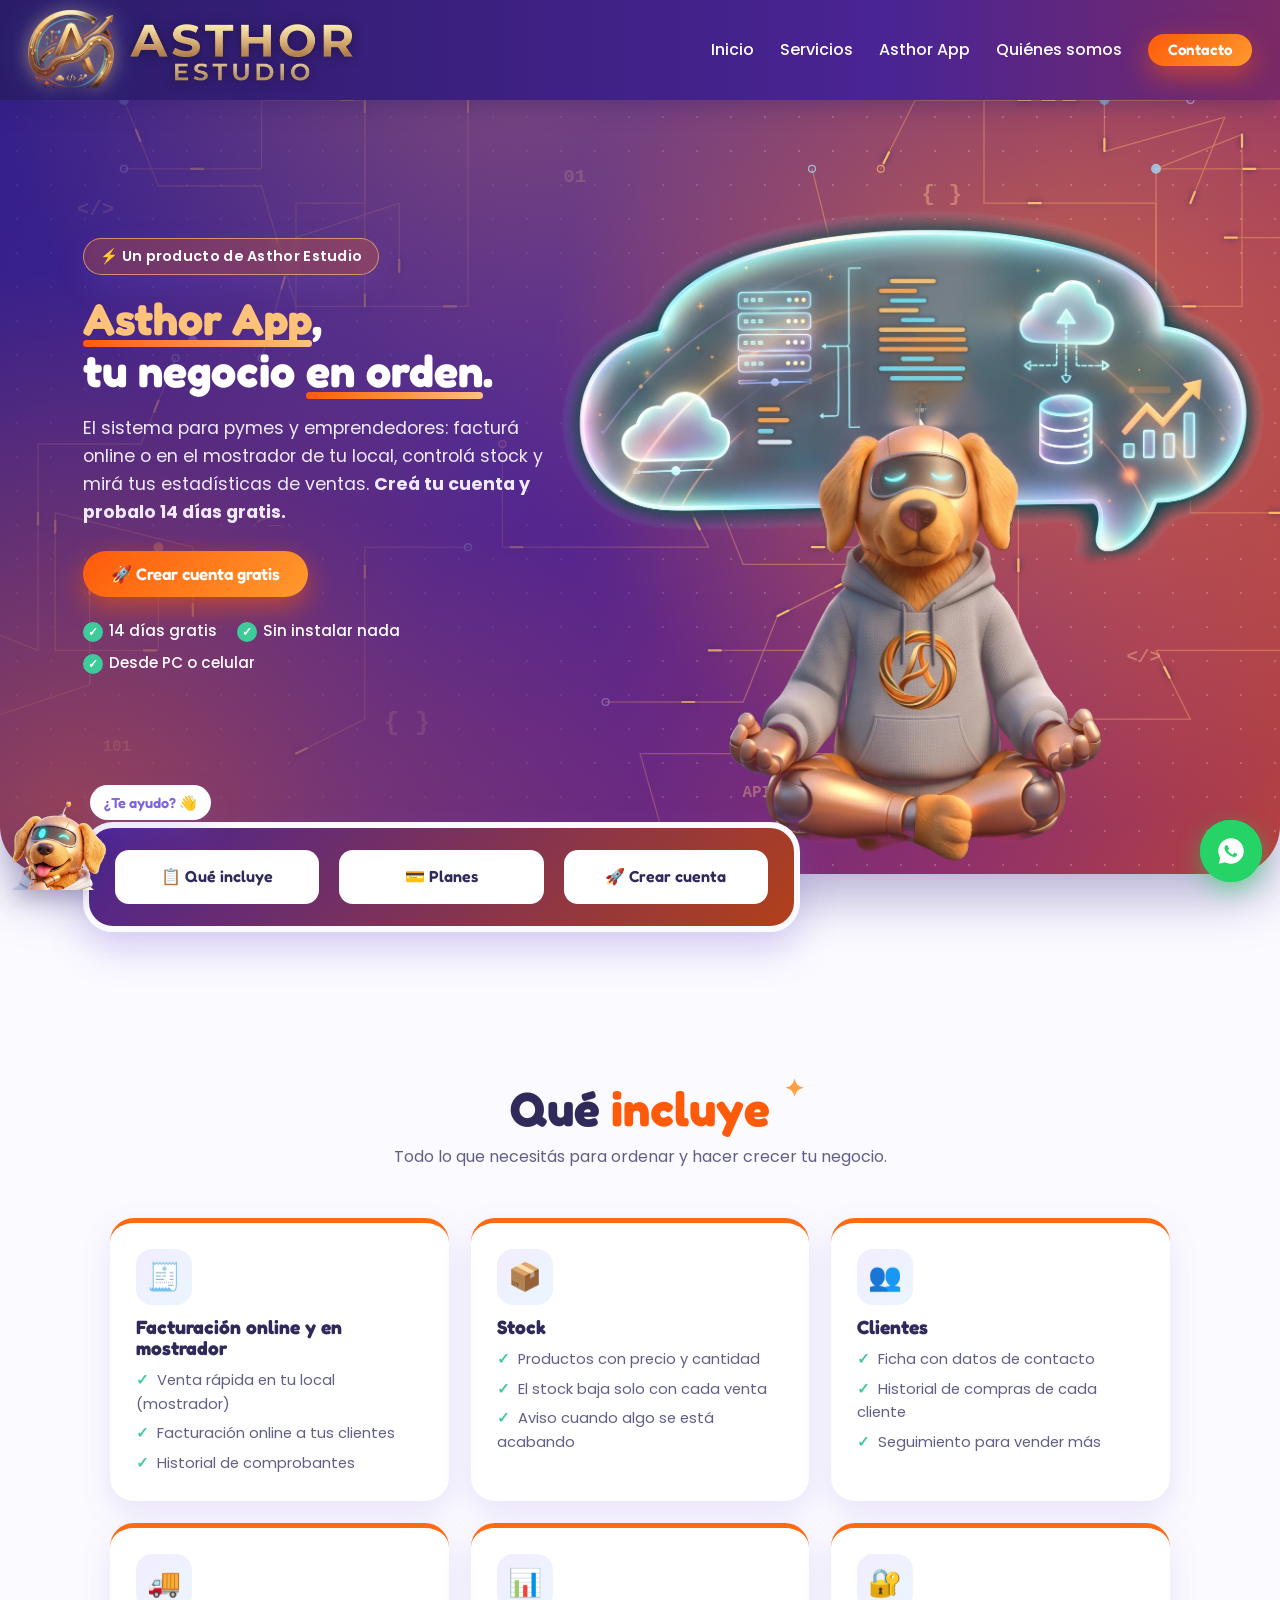
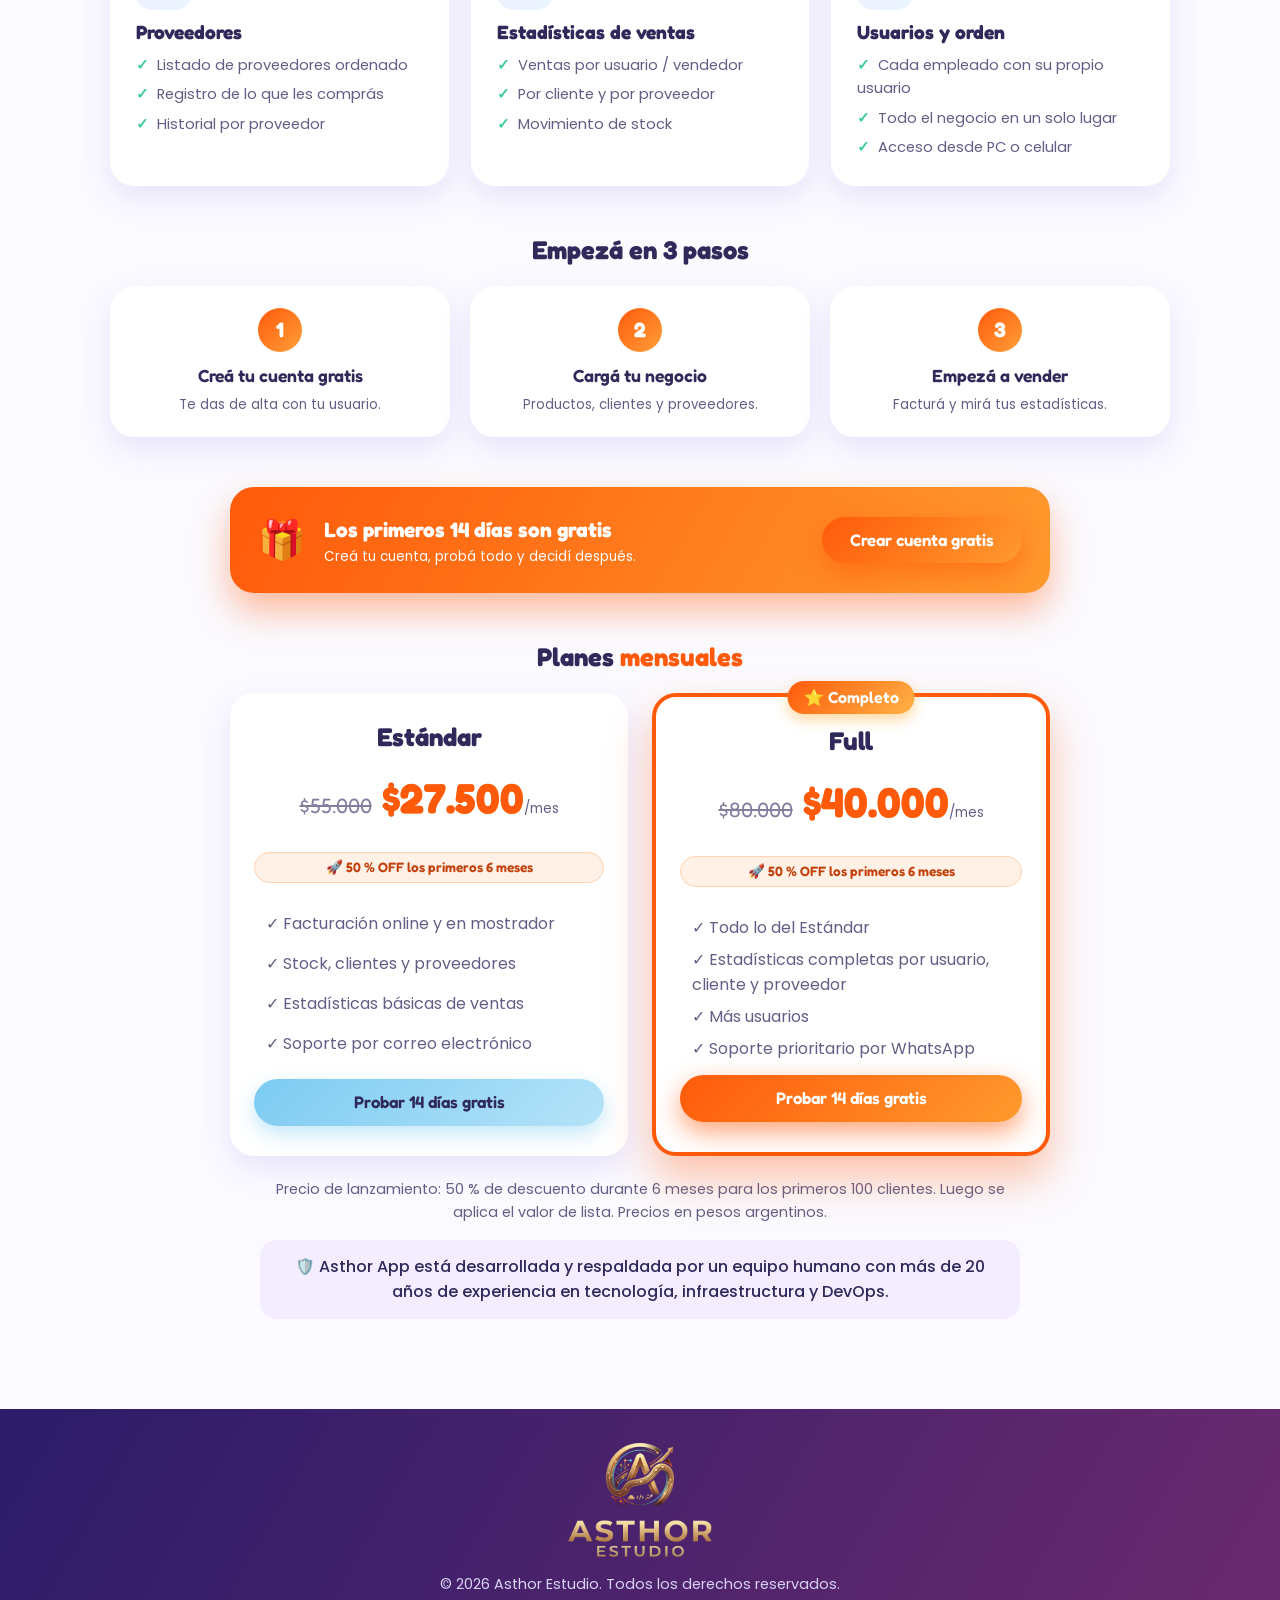
==== asthor-app.html @ 8342a40b "primer commit de Asthor web y Asthor app" ====
<!DOCTYPE html>
<html lang="es">
<head>
  <meta charset="UTF-8">
  <meta name="viewport" content="width=device-width, initial-scale=1">
  <title>Asthor App | Sistema de gestión para pymes - Asthor Estudio</title>
  <meta name="description" content="Asthor App: sistema de gestión para pymes y emprendedores. Facturación online y en mostrador, stock, clientes, proveedores y estadísticas. Probalo 14 días gratis.">
  <link rel="icon" type="image/png" href="img/favicon.png">
  <meta name="theme-color" content="#3A2A86">
  <meta property="og:type" content="website">
  <meta property="og:locale" content="es_AR">
  <meta property="og:site_name" content="Asthor Estudio">
  <meta property="og:title" content="Asthor App | Sistema de gestión para pymes">
  <meta property="og:description" content="Ventas, stock, clientes, proveedores y estadísticas en un solo lugar. Probalo 14 días gratis.">
  <meta property="og:url" content="https://asthor.com.ar/asthor-app.html">
  <meta property="og:image" content="https://asthor.com.ar/img/og-asthor.jpg">
  <meta name="twitter:card" content="summary_large_image">
  <link rel="canonical" href="https://asthor.com.ar/asthor-app.html">
  <link rel="preconnect" href="https://fonts.googleapis.com">
  <link rel="preconnect" href="https://fonts.gstatic.com" crossorigin>
  <link href="https://fonts.googleapis.com/css2?family=Fredoka:wght@500;600;700&family=Poppins:wght@400;500;600&display=swap" rel="stylesheet">
  <link rel="stylesheet" href="brand.css">
  <link rel="stylesheet" href="styles.css">
</head>
<body class="app">

  <header class="nav">
    <a href="index.html" class="brand"><img class="brand-mark" src="img/asthor-mark.webp" width="700" height="650" alt=""><img class="brand-word" src="img/asthor-word.webp" width="816" height="227" alt="Asthor Estudio"></a>
    <button class="burger" id="burger" aria-label="Abrir menú" aria-expanded="false"><span></span><span></span><span></span></button>
    <nav class="links" id="links">
      <a href="index.html#inicio">Inicio</a>
      <a href="index.html#servicios">Servicios</a>
      <a href="asthor-app.html">Asthor App</a>
      <a href="index.html#nosotros">Quiénes somos</a>
      <a href="index.html#contacto" class="btn btn-sm">Contacto</a>
    </nav>
  </header>

  <main>
    <section id="app" class="stage">
      <div class="panel"><div class="tech-bg" aria-hidden="true"><svg class="tb-svg" viewBox="0 0 1600 900" preserveAspectRatio="xMidYMid slice" aria-hidden="true"><g fill="none" stroke-width="1.5" stroke-linecap="round" stroke-linejoin="round" opacity=".42"><path d="M1120 680L1120 440L880 440L920 540L1160 540L1160 460L960 460" stroke="#C4B5FF"/><path d="M400 760L480 720L480 520L600 520" stroke="#7CCBF2"/><path d="M1240 0L1400 0L1400 0L1280 0L1280 0L1120 0L1080 80" stroke="#FFB066"/><path d="M1000 520L1160 520L1160 600L1080 560L1080 360" stroke="#C4B5FF"/><path d="M1400 240L1400 120L1200 120L1200 0L1440 0" stroke="#9FE3FF"/><path d="M520 200L520 120L400 160L360 300" stroke="#C4B5FF"/><path d="M600 0L600 240L400 240L360 100L240 100L200 0" stroke="#7CCBF2"/><path d="M960 600L1040 560L1080 440L840 440L880 520L640 520L640 400" stroke="#FFB066"/><path d="M1040 560L960 600L920 700L760 700" stroke="#C4B5FF"/><path d="M1480 160L1600 160L1560 80L1400 80" stroke="#9FE3FF"/><path d="M160 560L160 680L40 720L40 900" stroke="#C4B5FF"/><path d="M1240 720L1440 720L1400 640L1600 640L1600 880L1600 840L1600 900" stroke="#7CCBF2"/><path d="M280 600L280 520L120 480L120 640L240 640L240 520" stroke="#FFB066"/><path d="M480 240L480 0L360 0L360 80L200 80" stroke="#C4B5FF"/><path d="M1200 320L1000 320L1000 160L1240 160L1200 240L1040 240L1000 80" stroke="#9FE3FF"/><path d="M480 0L480 120L400 120L400 280L280 280" stroke="#C4B5FF"/><path d="M0 600L100 640L100 400L220 400L260 300" stroke="#7CCBF2"/><path d="M1160 240L1400 240L1400 80L1500 40L1500 240L1260 240L1260 400" stroke="#FFB066"/><path d="M880 640L1080 640L1080 800L1160 800" stroke="#C4B5FF"/><path d="M1360 400L1240 400L1240 640L1040 640L1040 760L800 760L840 900" stroke="#9FE3FF"/><path d="M1560 240L1560 480L1440 480L1440 400L1360 400" stroke="#C4B5FF"/><path d="M1440 120L1480 20L1340 60L1340 0" stroke="#7CCBF2"/></g><g fill="none" stroke-width="2.6" stroke-linecap="round" stroke-linejoin="round" class="tb-pulse"><path d="M1120 680L1120 440L880 440L920 540L1160 540L1160 460L960 460" stroke="#C4B5FF" style="animation-delay:-0.0s"/><path d="M400 760L480 720L480 520L600 520" stroke="#7CCBF2" style="animation-delay:-0.9s"/><path d="M1240 0L1400 0L1400 0L1280 0L1280 0L1120 0L1080 80" stroke="#FFB066" style="animation-delay:-1.8s"/><path d="M1000 520L1160 520L1160 600L1080 560L1080 360" stroke="#C4B5FF" style="animation-delay:-2.7s"/><path d="M1400 240L1400 120L1200 120L1200 0L1440 0" stroke="#9FE3FF" style="animation-delay:-3.6s"/><path d="M520 200L520 120L400 160L360 300" stroke="#C4B5FF" style="animation-delay:-4.5s"/><path d="M600 0L600 240L400 240L360 100L240 100L200 0" stroke="#7CCBF2" style="animation-delay:-5.4s"/><path d="M960 600L1040 560L1080 440L840 440L880 520L640 520L640 400" stroke="#FFB066" style="animation-delay:-6.3s"/><path d="M1040 560L960 600L920 700L760 700" stroke="#C4B5FF" style="animation-delay:-7.2s"/><path d="M1480 160L1600 160L1560 80L1400 80" stroke="#9FE3FF" style="animation-delay:-8.1s"/><path d="M160 560L160 680L40 720L40 900" stroke="#C4B5FF" style="animation-delay:-9.0s"/><path d="M1240 720L1440 720L1400 640L1600 640L1600 880L1600 840L1600 900" stroke="#7CCBF2" style="animation-delay:-9.9s"/><path d="M280 600L280 520L120 480L120 640L240 640L240 520" stroke="#FFB066" style="animation-delay:-10.8s"/><path d="M480 240L480 0L360 0L360 80L200 80" stroke="#C4B5FF" style="animation-delay:-11.7s"/><path d="M1200 320L1000 320L1000 160L1240 160L1200 240L1040 240L1000 80" stroke="#9FE3FF" style="animation-delay:-12.6s"/><path d="M480 0L480 120L400 120L400 280L280 280" stroke="#C4B5FF" style="animation-delay:-13.5s"/><path d="M0 600L100 640L100 400L220 400L260 300" stroke="#7CCBF2" style="animation-delay:-14.4s"/><path d="M1160 240L1400 240L1400 80L1500 40L1500 240L1260 240L1260 400" stroke="#FFB066" style="animation-delay:-15.3s"/><path d="M880 640L1080 640L1080 800L1160 800" stroke="#C4B5FF" style="animation-delay:-16.2s"/><path d="M1360 400L1240 400L1240 640L1040 640L1040 760L800 760L840 900" stroke="#9FE3FF" style="animation-delay:-17.1s"/><path d="M1560 240L1560 480L1440 480L1440 400L1360 400" stroke="#C4B5FF" style="animation-delay:-18.0s"/><path d="M1440 120L1480 20L1340 60L1340 0" stroke="#7CCBF2" style="animation-delay:-18.9s"/></g><g opacity=".75"><circle cx="960" cy="460" r="5" fill="#C4B5FF" stroke="#C4B5FF" stroke-width="1.5"/><circle cx="600" cy="520" r="4" fill="none" stroke="#7CCBF2" stroke-width="1.5"/><circle cx="1080" cy="80" r="4" fill="none" stroke="#FFB066" stroke-width="1.5"/><circle cx="1080" cy="360" r="5" fill="#C4B5FF" stroke="#C4B5FF" stroke-width="1.5"/><circle cx="1440" cy="0" r="4" fill="none" stroke="#9FE3FF" stroke-width="1.5"/><circle cx="360" cy="300" r="4" fill="none" stroke="#C4B5FF" stroke-width="1.5"/><circle cx="200" cy="0" r="5" fill="#7CCBF2" stroke="#7CCBF2" stroke-width="1.5"/><circle cx="640" cy="400" r="4" fill="none" stroke="#FFB066" stroke-width="1.5"/><circle cx="760" cy="700" r="4" fill="none" stroke="#C4B5FF" stroke-width="1.5"/><circle cx="1400" cy="80" r="5" fill="#9FE3FF" stroke="#9FE3FF" stroke-width="1.5"/><circle cx="40" cy="900" r="4" fill="none" stroke="#C4B5FF" stroke-width="1.5"/><circle cx="1600" cy="900" r="4" fill="none" stroke="#7CCBF2" stroke-width="1.5"/><circle cx="240" cy="520" r="5" fill="#FFB066" stroke="#FFB066" stroke-width="1.5"/><circle cx="200" cy="80" r="4" fill="none" stroke="#C4B5FF" stroke-width="1.5"/><circle cx="1000" cy="80" r="4" fill="none" stroke="#9FE3FF" stroke-width="1.5"/><circle cx="280" cy="280" r="5" fill="#C4B5FF" stroke="#C4B5FF" stroke-width="1.5"/><circle cx="260" cy="300" r="4" fill="none" stroke="#7CCBF2" stroke-width="1.5"/><circle cx="1260" cy="400" r="4" fill="none" stroke="#FFB066" stroke-width="1.5"/><circle cx="1160" cy="800" r="5" fill="#C4B5FF" stroke="#C4B5FF" stroke-width="1.5"/><circle cx="840" cy="900" r="4" fill="none" stroke="#9FE3FF" stroke-width="1.5"/><circle cx="1360" cy="400" r="4" fill="none" stroke="#C4B5FF" stroke-width="1.5"/><circle cx="1340" cy="0" r="5" fill="#7CCBF2" stroke="#7CCBF2" stroke-width="1.5"/></g></svg><span class="tb-g" style="left:6%;top:12%;animation-delay:0s;font-size:1.3rem">&lt;/&gt;</span><span class="tb-g" style="left:30%;top:78%;animation-delay:-4s;font-size:1.6rem">{ }</span><span class="tb-g" style="left:44%;top:8%;animation-delay:-2s;font-size:1.2rem">01</span><span class="tb-g" style="left:58%;top:88%;animation-delay:-6s;font-size:1.0rem">API</span><span class="tb-g" style="left:20%;top:52%;animation-delay:-8s;font-size:1.3rem">&gt;_</span><span class="tb-g" style="left:88%;top:70%;animation-delay:-3s;font-size:1.2rem">&lt;/&gt;</span><span class="tb-g" style="left:72%;top:10%;animation-delay:-5s;font-size:1.4rem">{ }</span><span class="tb-g" style="left:8%;top:82%;animation-delay:-7s;font-size:1.0rem">101</span></div>
        <span class="sparkle s1">✦</span><span class="sparkle s2">✦</span><span class="sparkle s3">✦</span>
        <div class="panel-text">
          <p class="pill">⚡ Un producto de Asthor Estudio</p>
          <h1>
            <span class="line" style="--d:.1s"><em class="grad">Asthor App</em>,</span>
            <span class="line" style="--d:.35s">tu negocio <em class="grad g2">en orden</em>&#8288;.</span>
          </h1>
          <!-- EDITAR: descripción real -->
          <p class="lead">El sistema para pymes y emprendedores: facturá online o en el mostrador de tu local, controlá stock y mirá tus estadísticas de ventas. <strong>Creá tu cuenta y probalo 14 días gratis.</strong></p>
          <div class="cta">
            <a class="btn btn-primary" data-link="appAlta" target="_blank" rel="noopener">🚀 Crear cuenta gratis</a>
            <a class="cta-link" data-link="app" target="_blank" rel="noopener">Ya tengo cuenta <span>→</span></a>
          </div>
          <ul class="trust"><li>14 días gratis</li><li>Sin instalar nada</li><li>Desde PC o celular</li></ul>
        </div>
        <div class="panel-feli">
          <div class="glow"></div>
          <div class="feli-wrap"><img class="feli-img" src="img/feli-hero.webp" width="1500" height="1391" alt="Feli, el perrito robot anfitrión de Asthor, meditando junto a la nube de tecnologías" fetchpriority="high"></div>
        </div>
      </div>
      <nav class="quick" aria-label="Accesos rápidos">
        <a href="#incluye">📋 Qué incluye</a>
        <a href="#planes">💳 Planes</a>
        <a data-link="appAlta" target="_blank" rel="noopener">🚀 Crear cuenta</a>
      </nav>
    </section>

    <section class="section" id="incluye">
      <div class="container">
        <h2 class="title reveal">Qué <em class="acc">incluye</em></h2>
        <p class="sub reveal">Todo lo que necesitás para ordenar y hacer crecer tu negocio.</p>

        <!-- EDITAR: ajustá cada módulo a lo que realmente hace Asthor App -->
        <div class="mods">
          <article class="mod reveal"><div class="mod-ic">🧾</div><h3>Facturación online y en mostrador</h3>
            <ul><li>Venta rápida en tu local (mostrador)</li><li>Facturación online a tus clientes</li><li>Historial de comprobantes</li></ul></article>
          <article class="mod reveal"><div class="mod-ic">📦</div><h3>Stock</h3>
            <ul><li>Productos con precio y cantidad</li><li>El stock baja solo con cada venta</li><li>Aviso cuando algo se está acabando</li></ul></article>
          <article class="mod reveal"><div class="mod-ic">👥</div><h3>Clientes</h3>
            <ul><li>Ficha con datos de contacto</li><li>Historial de compras de cada cliente</li><li>Seguimiento para vender más</li></ul></article>
          <article class="mod reveal"><div class="mod-ic">🚚</div><h3>Proveedores</h3>
            <ul><li>Listado de proveedores ordenado</li><li>Registro de lo que les comprás</li><li>Historial por proveedor</li></ul></article>
          <article class="mod reveal"><div class="mod-ic">📊</div><h3>Estadísticas de ventas</h3>
            <ul><li>Ventas por usuario / vendedor</li><li>Por cliente y por proveedor</li><li>Movimiento de stock</li></ul></article>
          <article class="mod reveal"><div class="mod-ic">🔐</div><h3>Usuarios y orden</h3>
            <ul><li>Cada empleado con su propio usuario</li><li>Todo el negocio en un solo lugar</li><li>Acceso desde PC o celular</li></ul></article>
        </div>

        <h3 class="mini-title reveal">Empezá en 3 pasos</h3>
        <ol class="steps">
          <li class="reveal"><b>1</b><span>Creá tu cuenta gratis</span><small>Te das de alta con tu usuario.</small></li>
          <li class="reveal"><b>2</b><span>Cargá tu negocio</span><small>Productos, clientes y proveedores.</small></li>
          <li class="reveal"><b>3</b><span>Empezá a vender</span><small>Facturá y mirá tus estadísticas.</small></li>
        </ol>

        <div class="trial reveal">
          <span>🎁</span>
          <div><b>Los primeros 14 días son gratis</b><small>Creá tu cuenta, probá todo y decidí después.</small></div>
          <a class="btn btn-primary" data-link="appAlta" target="_blank" rel="noopener">Crear cuenta gratis</a>
        </div>

        <!-- EDITAR: planes y precios reales -->
        <h3 class="mini-title reveal" id="planes">Planes <em class="acc">mensuales</em></h3>
        <div class="plans plans-2">
          <article class="plan reveal">
            <h3>Estándar</h3>
            <div class="price"><s>$55.000</s><b>$27.500</b><small>/mes</small></div>
            <p class="launch">🚀 50 % OFF los primeros 6 meses</p>
            <!-- EDITAR: qué incluye el abono estándar -->
            <ul><li>✓ Facturación online y en mostrador</li><li>✓ Stock, clientes y proveedores</li><li>✓ Estadísticas básicas de ventas</li><li>✓ Soporte por correo electrónico</li></ul>
            <a class="btn btn-alt" data-link="appAlta" target="_blank" rel="noopener">Probar 14 días gratis</a>
          </article>
          <article class="plan featured reveal">
            <span class="ribbon">⭐ Completo</span>
            <h3>Full</h3>
            <div class="price"><s>$80.000</s><b>$40.000</b><small>/mes</small></div>
            <p class="launch">🚀 50 % OFF los primeros 6 meses</p>
            <!-- EDITAR: qué incluye el abono full -->
            <ul><li>✓ Todo lo del Estándar</li><li>✓ Estadísticas completas por usuario, cliente y proveedor</li><li>✓ Más usuarios</li><li>✓ Soporte prioritario por WhatsApp</li></ul>
            <a class="btn btn-primary" data-link="appAlta" target="_blank" rel="noopener">Probar 14 días gratis</a>
          </article>
        </div>
        <p class="plans-note reveal">Precio de lanzamiento: 50 % de descuento durante 6 meses para los primeros 100 clientes. Luego se aplica el valor de lista. Precios en pesos argentinos.</p>
        <p class="backed reveal">🛡️ Asthor App está desarrollada y respaldada por un equipo humano con más de 20 años de experiencia en tecnología, infraestructura y DevOps.</p>
      </div>
    </section>
  </main>

  <footer class="footer">
    <img class="foot-logo" src="img/asthor-mark.webp" width="700" height="650" alt=""><img class="foot-word" src="img/asthor-word.webp" width="816" height="227" alt="Asthor Estudio">
    <p>© <span id="year"></span> Asthor Estudio. Todos los derechos reservados.</p>
  </footer>

  <!-- WHATSAPP FLOTANTE -->
  <a class="wa" data-link="whatsapp" target="_blank" rel="noopener" aria-label="Escribinos por WhatsApp">
    <svg viewBox="0 0 32 32" width="34" height="34" aria-hidden="true"><path fill="#fff" d="M16 4C9.4 4 4 9.3 4 15.9c0 2.3.7 4.5 1.9 6.3L4.5 28l5.9-1.5c1.7.9 3.6 1.4 5.6 1.4 6.6 0 12-5.3 12-11.9S22.6 4 16 4z"/><path fill="#25D366" d="M21.7 18.7c-.3-.2-1.8-.9-2.1-1-.3-.1-.5-.2-.7.2-.2.3-.8 1-1 1.2-.2.2-.4.2-.7.1-.3-.2-1.3-.5-2.4-1.5-.9-.8-1.5-1.8-1.7-2.1-.2-.3 0-.5.1-.6.1-.1.3-.4.5-.5.2-.2.2-.3.3-.5.1-.2.1-.4 0-.5-.1-.2-.7-1.700-1-2.300-.3-.6-.5-.5-.7-.5h-.6c-.2 0-.5.1-.8.4-.3.3-1 1-1 2.400s1 2.800 1.200 3c.1.2 2 3.100 4.900 4.300 2.900 1.200 2.900.8 3.400.8.500-.1 1.800-.7 2-1.400.3-.7.3-1.300.2-1.400-.1-.1-.3-.2-.6-.4z"/></svg>
  </a>

  <!-- FELI BOT -->
  <div class="bot" id="bot">
    <div class="bubble" id="bubble" role="dialog" aria-label="Menú de Feli">
      <button class="close" id="botClose" aria-label="Cerrar">✕</button>
      <p id="botMsg">¡Guau! Soy Feli 🐾, tu asistente. ¿Qué querés ver?</p>
      <div class="menu">
        <button data-go="inicio">🏠 Inicio</button>
        <button data-go="servicios">🛠️ Servicios</button>
        <button data-go="app">⚡ Asthor App</button>
        <button data-go="nosotros">👥 Quiénes somos</button>
        <button data-go="contacto">📞 Contacto</button>
      </div>
    </div>
    <span class="hint">¿Te ayudo? 👋</span>
    <button class="bot-toggle" id="botToggle" aria-label="Hablar con Feli"><img class="feli feli-bot" src="img/feli-head.webp" width="360" height="333" alt=""></button>
  </div>

  <script src="script.js"></script>
</body>
</html>
---- brand.css ----
/* ===== MARCA ASTHOR ESTUDIO / ASTHOR APP =====
   Paleta única. Usar este archivo en ambas webs y en la app. */
:root{
  /* Naranja: acción principal (botones, precios, llamados a comprar) */
  --coral:#EE6A1F;   --orange:#FF9F43;
  /* Lila: identidad de marca (menú, secciones, títulos destacados) */
  --violet:#7F63DB;  --violet-soft:#9B7EE8;
  /* Celeste: fondos suaves y acciones secundarias */
  --sky:#7CCBF2;     --sky-soft:#B5E3F8;
  /* Menta: confianza y "resuelto" (tildes, estados OK) */
  --teal:#3DCB9A;
  /* Acento cálido suave */
  --yellow:#FFC27A;
  /* Neutros */
  --ink:#2F2A5A; --muted:#625F86; --bg:#FBFAFF;
  /* Noche: violeta profundo (aclarado) para paneles y logo */
  --night:#3A2A86; --night-2:#5A44B8;
  --gold:#F2B84B;
  --r:24px;
  --shadow:0 12px 30px rgba(127,99,219,.15);
}
---- styles.css ----
*{box-sizing:border-box;margin:0;padding:0}
html{scroll-behavior:smooth;scroll-padding-top:80px}
body{font-family:'Poppins',sans-serif;color:var(--ink);background:var(--bg);line-height:1.6;overflow-x:hidden}
h1,h2,h3,h4,.brand,.btn{font-family:'Fredoka',sans-serif;line-height:1.1}
a{color:inherit;text-decoration:none}
.container{max-width:1100px;margin:0 auto;padding:0 20px}
.js .reveal{opacity:0;transform:translateY(40px) scale(.97);transition:opacity .7s ease,transform .7s cubic-bezier(.2,1.3,.4,1)}
.js .reveal.in{opacity:1;transform:none}

/* NAV */
.nav{position:fixed;top:0;left:0;right:0;z-index:50;display:flex;align-items:center;justify-content:space-between;padding:12px 24px;background:rgba(251,250,255,.85);backdrop-filter:blur(10px);box-shadow:0 2px 20px rgba(127,99,219,.08)}
.brand{font-size:1.5rem;font-weight:600;display:flex;align-items:center;gap:6px}
.brand b{background:linear-gradient(90deg,var(--coral),var(--orange));-webkit-background-clip:text;background-clip:text;color:transparent}
.brand-spark{color:var(--yellow);font-size:1.6rem;display:inline-block;animation:spin 6s linear infinite;text-shadow:0 0 12px var(--orange)}
.links{display:flex;align-items:center;gap:26px;font-weight:500}
.links a:not(.btn){position:relative;padding:4px 0}
.links a:not(.btn)::after{content:"";position:absolute;left:0;bottom:0;height:3px;width:100%;border-radius:3px;background:linear-gradient(90deg,var(--coral),var(--yellow));transform:scaleX(0);transform-origin:left;transition:transform .3s}
.links a:not(.btn):hover::after{transform:scaleX(1)}
.burger{display:none;background:none;border:0;cursor:pointer;width:32px;height:26px;flex-direction:column;justify-content:space-between}
.burger span{display:block;height:4px;border-radius:4px;background:var(--violet);transition:.3s}

/* BOTONES */
.btn{position:relative;display:inline-flex;align-items:center;gap:8px;padding:14px 28px;border-radius:999px;font-weight:600;font-size:1.05rem;color:#fff;border:0;cursor:pointer;overflow:hidden;box-shadow:0 8px 20px rgba(238,106,31,.35);transition:transform .25s cubic-bezier(.3,1.8,.5,1),box-shadow .25s}
.btn::after{content:"";position:absolute;top:0;left:-80%;width:50%;height:100%;background:linear-gradient(120deg,transparent,rgba(255,255,255,.65),transparent);transform:skewX(-20deg)}
.btn:hover::after{animation:sweep .7s}
.btn:hover{transform:translateY(-4px) scale(1.07);box-shadow:0 14px 28px rgba(238,106,31,.4)}
.btn:active{transform:scale(.94)}
.btn-primary{background:linear-gradient(135deg,var(--coral),var(--orange));animation:wiggle 5s ease-in-out infinite}
.btn-primary:hover{animation:none}
.btn-alt{background:linear-gradient(135deg,var(--teal),var(--sky));box-shadow:0 8px 20px rgba(61,203,154,.35)}
.btn-sm{padding:8px 20px;font-size:.95rem;background:linear-gradient(135deg,var(--violet),var(--sky));box-shadow:0 6px 14px rgba(127,99,219,.3)}

/* HERO */
.hero{position:relative;min-height:100vh;display:grid;grid-template-columns:1.1fr .9fr;align-items:center;gap:20px;max-width:1100px;margin:0 auto;padding:110px 20px 60px}
.hero::before{content:"";position:absolute;inset:0 -50vw;z-index:-2;background:linear-gradient(180deg,#F3EDFF 0%,#EAF6FF 55%,var(--bg) 100%)}
.blob{position:absolute;z-index:-1;border-radius:50%;filter:blur(50px);opacity:.55;animation:float 9s ease-in-out infinite}
.b1{width:280px;height:280px;background:var(--yellow);top:8%;left:-5%}
.b2{width:320px;height:320px;background:var(--teal);bottom:5%;right:5%;animation-delay:-3s}
.b3{width:220px;height:220px;background:var(--coral);top:25%;right:30%;animation-delay:-6s;opacity:.35}
.sparkle{position:absolute;color:var(--orange);font-size:1.6rem;animation:twinkle 2.4s ease-in-out infinite}
.s1{top:18%;left:46%}.s2{top:70%;left:8%;animation-delay:-.8s;color:var(--violet)}.s3{top:30%;right:3%;animation-delay:-1.5s;color:var(--teal)}.s4{bottom:12%;left:48%;animation-delay:-2s;color:var(--coral)}
.pill{display:inline-block;background:#fff;color:var(--violet);font-weight:600;font-size:.9rem;padding:6px 16px;border-radius:999px;box-shadow:var(--shadow);margin-bottom:18px;animation:pop .6s both}
.hero h1{font-size:clamp(2.6rem,7vw,4.6rem);font-weight:700;margin-bottom:20px}
.line{display:block;opacity:0;transform:translateY(40px) rotate(2deg);animation:rise .8s var(--d) cubic-bezier(.2,1.4,.4,1) forwards}
.grad{position:relative;display:inline-block;font-style:normal;background:linear-gradient(90deg,var(--coral),var(--orange),var(--yellow),var(--coral));background-size:200% auto;-webkit-background-clip:text;background-clip:text;color:transparent;animation:shine 3s linear infinite}
.grad.g2{background-image:linear-gradient(90deg,var(--violet),var(--sky),var(--teal),var(--violet))}
.grad::after{content:"";position:absolute;left:0;bottom:-2px;height:7px;width:100%;border-radius:7px;background:linear-gradient(90deg,var(--yellow),var(--coral));transform:scaleX(0);transform-origin:left;animation:underline .8s 1s forwards}
.lead{font-size:1.15rem;color:var(--muted);max-width:520px;margin-bottom:28px;animation:pop .8s .5s both}
.cta{display:flex;flex-wrap:wrap;gap:14px;animation:pop .8s .7s both}

.hero-feli{position:relative;display:flex;justify-content:center;align-items:center}
.glow{position:absolute;width:340px;height:340px;border-radius:50%;background:radial-gradient(circle,#fff 0%,var(--yellow) 45%,transparent 70%);animation:pulse 3s ease-in-out infinite}
.feli-wrap{position:relative;width:min(340px,80vw)}
.tag{position:absolute;bottom:4%;right:6%;background:#fff;color:var(--violet);font-family:'Fredoka';font-weight:600;padding:8px 16px;border-radius:999px;box-shadow:var(--shadow);animation:float 3s ease-in-out infinite}

/* FELI (animaciones tipo mascota) */
.feli{display:block;width:100%;height:auto;overflow:visible;transform-origin:50% 100%;animation:bob 2.6s ease-in-out infinite;filter:drop-shadow(0 10px 12px rgba(127,99,219,.2))}
.feli .tail{transform-box:fill-box;transform-origin:0% 100%;animation:wag .45s ease-in-out infinite alternate}
.feli .ear-l{transform-box:fill-box;transform-origin:70% 10%;animation:flapL 3s ease-in-out infinite}
.feli .ear-r{transform-box:fill-box;transform-origin:30% 10%;animation:flapR 3s ease-in-out infinite .4s}
.feli .blink{transform-box:fill-box;transform-origin:center;animation:blink 4s infinite}
.feli .look{transform:translate(var(--ex,0px),var(--ey,0px));transition:transform .15s}
.feli .spark{transform-box:fill-box;transform-origin:center;animation:glow 1.4s ease-in-out infinite}
.feli .tongue{transform-box:fill-box;transform-origin:50% 0;animation:pant .6s ease-in-out infinite alternate}
.feli.jump{animation:jump .8s cubic-bezier(.3,1.5,.5,1)}

/* MARQUEE */
.marquee{overflow:hidden;background:linear-gradient(90deg,var(--violet),var(--sky),var(--teal));color:#fff;padding:14px 0;transform:rotate(-1deg);margin:-10px -10px 0;position:relative;z-index:2}
.track{display:flex;width:max-content;animation:scroll 28s linear infinite}
.track span{font-family:'Fredoka';font-weight:600;font-size:1.15rem;padding:0 28px;white-space:nowrap}

/* SECCIONES */
.section{padding:90px 0}
.section.alt{background:linear-gradient(180deg,#F1ECFF,#E6F9FF)}
.title{font-size:clamp(2rem,5vw,3rem);text-align:center;position:relative;display:block;width:fit-content;margin:0 auto 10px}
.title::after{content:"✦";position:absolute;right:-34px;top:-6px;color:var(--orange);font-size:1.5rem;animation:twinkle 2s infinite}
.sub{text-align:center;color:var(--muted);margin-bottom:48px}

/* SERVICIOS */
.grid{display:grid;grid-template-columns:repeat(auto-fit,minmax(280px,1fr));gap:26px}
.card{background:#fff;border-radius:var(--r);padding:30px;box-shadow:var(--shadow);border-top:7px solid var(--c);transition:transform .3s cubic-bezier(.3,1.6,.5,1),box-shadow .3s}
.card:hover{transform:translateY(-10px) rotate(-1deg);box-shadow:0 22px 40px rgba(127,99,219,.22)}
.card.wide{grid-column:1/-1}
.icon{width:68px;height:68px;border-radius:20px;background:var(--g);display:grid;place-items:center;font-size:2rem;margin-bottom:16px;box-shadow:0 8px 16px rgba(0,0,0,.12)}
.card:hover .icon{animation:bounce .6s}
.card h3{font-size:1.5rem;margin-bottom:8px}
.card p{color:var(--muted)}
.tiles{display:grid;grid-template-columns:repeat(auto-fit,minmax(200px,1fr));gap:16px;margin-top:20px}
.tile{background:linear-gradient(135deg,#F6F2FF,#EAF8FF);border-radius:18px;padding:18px;display:flex;flex-direction:column;gap:2px;transition:transform .25s cubic-bezier(.3,1.8,.5,1)}
.tile:hover{transform:scale(1.06) rotate(1deg)}
.tile span{font-size:1.8rem}
.tile b{font-family:'Fredoka';font-size:1.1rem}
.tile small{color:var(--muted);font-size:.85rem}

/* ASTHOR APP */
.app-bg{background:linear-gradient(180deg,#FFF1E6,#F3EDFF 60%,#FBFAFF)}
.sp-intro{background:#fff;border-radius:var(--r);padding:30px;box-shadow:var(--shadow);text-align:center;max-width:820px;margin:0 auto 40px}
.sp-badge{display:inline-block;background:linear-gradient(135deg,var(--violet),var(--sky));color:#fff;font-family:'Fredoka';font-weight:600;padding:6px 18px;border-radius:999px;margin-bottom:14px;animation:wiggle 5s ease-in-out infinite}
.sp-intro p{color:var(--muted);margin-bottom:18px}
.sp-feats{list-style:none;display:flex;flex-wrap:wrap;justify-content:center;gap:10px}
.sp-feats li{background:linear-gradient(135deg,#F6F2FF,#EAF8FF);padding:8px 16px;border-radius:999px;font-weight:500;transition:transform .25s cubic-bezier(.3,1.8,.5,1)}
.sp-feats li:hover{transform:scale(1.1) rotate(-2deg)}
.plans{display:grid;grid-template-columns:repeat(auto-fit,minmax(240px,1fr));gap:24px;align-items:stretch}
.plan{position:relative;background:#fff;border-radius:var(--r);padding:30px 24px;box-shadow:var(--shadow);text-align:center;display:flex;flex-direction:column;gap:14px;transition:transform .3s cubic-bezier(.3,1.6,.5,1)}
.plan:hover{transform:translateY(-10px) rotate(-1deg)}
.plan h3{font-size:1.6rem}
.price b{font-family:'Fredoka';font-size:2.6rem;background:linear-gradient(90deg,var(--coral),var(--orange));-webkit-background-clip:text;background-clip:text;color:transparent}
.price small{color:var(--muted)}
.plan ul{list-style:none;color:var(--muted);flex:1;display:grid;gap:6px;text-align:left;padding-left:12px}
.plan .btn{justify-content:center}
.plan.featured{border:4px solid var(--orange);transform:scale(1.04)}
.plan.featured:hover{transform:scale(1.04) translateY(-10px) rotate(-1deg)}
.ribbon{position:absolute;top:-16px;left:50%;transform:translateX(-50%);background:linear-gradient(135deg,var(--orange),var(--yellow));color:var(--ink);font-family:'Fredoka';font-weight:600;padding:4px 16px;border-radius:999px;white-space:nowrap;box-shadow:0 6px 14px rgba(255,159,28,.4)}
.sp-cta{text-align:center;margin-top:40px}

/* NOSOTROS */
.about{display:grid;grid-template-columns:1.2fr 1fr;gap:30px;align-items:start}
.story{background:#fff;border-radius:var(--r);padding:30px;box-shadow:var(--shadow)}
.story h3{font-size:1.6rem;margin-bottom:12px}
.story p{color:var(--muted);margin-bottom:12px}
.timeline{list-style:none;margin-top:18px;border-left:4px dashed var(--orange);padding-left:20px}
.timeline li{position:relative;margin-bottom:16px;color:var(--muted)}
.timeline li::before{content:"✦";position:absolute;left:-34px;top:0;color:var(--coral);background:#fff;font-size:1.2rem}
.timeline b{display:block;color:var(--ink);font-family:'Fredoka'}
.team{display:grid;gap:16px}
.member{display:grid;grid-template-columns:76px 1fr;column-gap:16px;align-items:center;background:#fff;border-radius:20px;padding:16px;box-shadow:var(--shadow);transition:transform .3s cubic-bezier(.3,1.6,.5,1)}
.member:hover{transform:translateX(8px) scale(1.02)}
.avatar{grid-row:span 2;width:76px;height:76px;border-radius:50%;background:var(--g,#FFF1CC);display:grid;place-items:center;font-size:2rem;overflow:hidden}
.avatar.feli-mini{background:#FFF1CC;padding:6px}
.member h4{font-size:1.2rem;align-self:end}
.member p{font-size:.88rem;color:var(--muted);align-self:start;line-height:1.3}

/* CONTACTO */
.contact{background:linear-gradient(135deg,var(--violet),var(--sky) 55%,var(--teal))}
.c-grid{display:grid;grid-template-columns:repeat(auto-fit,minmax(220px,1fr));gap:20px}
.c-card{display:flex;flex-direction:column;align-items:center;gap:4px;background:#fff;border-radius:var(--r);padding:28px 16px;text-align:center;box-shadow:0 12px 28px rgba(0,0,0,.12);transition:transform .3s cubic-bezier(.3,1.8,.5,1)}
.c-card:hover{transform:translateY(-10px) scale(1.05) rotate(-1deg)}
.c-card span{font-size:2.4rem;display:inline-block}
.c-card:hover span{animation:bounce .6s}
.c-card b{font-family:'Fredoka';font-size:1.3rem}
.c-card small{color:var(--muted)}
.footer{background:#fff;text-align:center;padding:22px 20px;color:var(--muted);font-size:.9rem}

/* WHATSAPP FLOTANTE */
.wa{position:fixed;right:18px;bottom:18px;z-index:60;width:62px;height:62px;border-radius:50%;background:#25D366;display:grid;place-items:center;box-shadow:0 8px 22px rgba(37,211,102,.5);animation:float 3s ease-in-out infinite;transition:transform .25s cubic-bezier(.3,1.8,.5,1)}
.wa::before{content:"";position:absolute;inset:0;border-radius:50%;background:#25D366;z-index:-1;animation:ring 2s ease-out infinite}
.wa:hover{transform:scale(1.15) rotate(-8deg)}

/* BOT FELI */
.bot{position:fixed;left:12px;bottom:10px;z-index:60}
.bot-toggle{width:104px;background:none;border:0;cursor:pointer;display:block;transition:transform .2s}
.bot-toggle:hover{transform:scale(1.1) rotate(-4deg)}
.bubble{position:absolute;left:14px;bottom:100%;width:min(290px,calc(100vw - 100px));background:#fff;border-radius:22px;padding:16px;box-shadow:0 14px 34px rgba(127,99,219,.28);margin-bottom:8px;opacity:0;transform:scale(.5) translateY(20px);transform-origin:bottom left;pointer-events:none;transition:opacity .3s,transform .4s cubic-bezier(.3,1.7,.5,1)}
.bubble::after{content:"";position:absolute;left:34px;bottom:-10px;border:10px solid transparent;border-top-color:#fff;border-bottom:0}
.bot.open .bubble{opacity:1;transform:none;pointer-events:auto}
.bubble.pop #botMsg{animation:pop .4s}
.bubble p{font-weight:500;margin:0 22px 12px 0;font-size:.95rem}
.close{position:absolute;top:8px;right:10px;border:0;background:#F1ECFF;color:var(--violet);width:26px;height:26px;border-radius:50%;cursor:pointer;font-weight:700}
.menu{display:grid;grid-template-columns:1fr 1fr;gap:8px}
.menu button{border:0;cursor:pointer;font-family:'Fredoka';font-weight:500;font-size:.9rem;padding:9px 6px;border-radius:14px;color:#fff;background:linear-gradient(135deg,var(--violet),var(--sky));transition:transform .2s cubic-bezier(.3,1.8,.5,1)}
.menu button:nth-child(2){background:linear-gradient(135deg,var(--coral),var(--orange))}
.menu button:nth-child(3){background:linear-gradient(135deg,var(--teal),var(--sky))}
.menu button:nth-child(4){background:linear-gradient(135deg,var(--orange),var(--yellow));color:var(--ink)}
.menu button:nth-child(5){background:linear-gradient(135deg,var(--violet),var(--coral))}
.menu button:nth-child(4){background:linear-gradient(135deg,var(--teal),var(--sky))}
.menu button:nth-child(3){background:linear-gradient(135deg,var(--coral),var(--orange))}
.menu button:hover{transform:scale(1.08) translateY(-2px)}
.menu button.active{outline:3px solid var(--yellow)}

/* KEYFRAMES */
@keyframes rise{to{opacity:1;transform:none}}
@keyframes pop{from{opacity:0;transform:scale(.7) translateY(14px)}to{opacity:1;transform:none}}
@keyframes shine{to{background-position:200% center}}
@keyframes underline{to{transform:scaleX(1)}}
@keyframes sweep{to{left:140%}}
@keyframes wiggle{0%,88%,100%{transform:rotate(0)}91%{transform:rotate(-4deg) scale(1.05)}94%{transform:rotate(4deg) scale(1.05)}97%{transform:rotate(-2deg)}}
@keyframes float{0%,100%{transform:translateY(0)}50%{transform:translateY(-14px)}}
@keyframes twinkle{0%,100%{opacity:.3;transform:scale(.7) rotate(0)}50%{opacity:1;transform:scale(1.3) rotate(25deg)}}
@keyframes spin{to{transform:rotate(360deg)}}
@keyframes pulse{0%,100%{transform:scale(1);opacity:.8}50%{transform:scale(1.08);opacity:1}}
@keyframes scroll{to{transform:translateX(-50%)}}
@keyframes bounce{0%,100%{transform:translateY(0)}40%{transform:translateY(-14px) scale(1.15)}70%{transform:translateY(0) scale(.95)}}
@keyframes ring{0%{transform:scale(1);opacity:.6}100%{transform:scale(1.8);opacity:0}}
@keyframes bob{0%,100%{transform:translateY(0) scale(1,1)}50%{transform:translateY(-9px) scale(.97,1.03)}}
@keyframes jump{0%{transform:scale(1,1)}18%{transform:scale(1.12,.84)}48%{transform:translateY(-42px) scale(.92,1.12)}75%{transform:translateY(0) scale(1.1,.88)}90%{transform:scale(.97,1.03)}100%{transform:scale(1,1)}}
@keyframes wag{from{transform:rotate(-14deg)}to{transform:rotate(20deg)}}
@keyframes flapL{0%,80%,100%{transform:rotate(0)}88%{transform:rotate(-12deg)}94%{transform:rotate(5deg)}}
@keyframes flapR{0%,80%,100%{transform:rotate(0)}88%{transform:rotate(12deg)}94%{transform:rotate(-5deg)}}
@keyframes blink{0%,92%,100%{transform:scaleY(1)}96%{transform:scaleY(.08)}}
@keyframes glow{0%,100%{transform:scale(1);filter:drop-shadow(0 0 2px #FFC27A)}50%{transform:scale(1.2);filter:drop-shadow(0 0 8px #FF9F43)}}
@keyframes pant{from{transform:scaleY(.8)}to{transform:scaleY(1.2)}}

/* RESPONSIVE */
@media (max-width:820px){
  .hero{grid-template-columns:1fr;text-align:center;padding-top:96px}
  .lead{margin-left:auto;margin-right:auto}
  .cta{justify-content:center}
  .hero-feli{order:-1}
  .feli-wrap{width:min(240px,60vw)}
  .glow{width:250px;height:250px}
  .about{grid-template-columns:1fr}
  .burger{display:flex}
  .links{position:absolute;top:100%;left:0;right:0;flex-direction:column;gap:14px;padding:20px;background:#FBFAFF;box-shadow:0 14px 24px rgba(127,99,219,.12);transform:translateY(-12px);opacity:0;pointer-events:none;transition:.3s}
  .nav.open .links{transform:none;opacity:1;pointer-events:auto}
  .nav.open .burger span:nth-child(1){transform:translateY(11px) rotate(45deg)}
  .nav.open .burger span:nth-child(2){opacity:0}
  .nav.open .burger span:nth-child(3){transform:translateY(-11px) rotate(-45deg)}
  .bot-toggle{width:84px}
}
@media (prefers-reduced-motion:reduce){
  html{scroll-behavior:auto}
  *,*::before,*::after{animation-duration:.01ms!important;animation-iteration-count:1!important;transition-duration:.01ms!important}
}

/* PALETA: naranja · lila · celeste · menta (confianza) */
.btn-alt{background:linear-gradient(135deg,var(--sky),#B5E3F8);color:var(--ink);box-shadow:0 8px 20px rgba(124,203,242,.45)}
.marquee{background:linear-gradient(90deg,#7F63DB,#9B7EE8,#7F63DB)}
.contact{background:linear-gradient(135deg,#7F63DB,#9B7EE8)}
.grad{background-image:linear-gradient(90deg,#EE6A1F,#FF9F43,#EE6A1F)}
.grad.g2{background-image:linear-gradient(90deg,#7F63DB,#4FA3E0,#7F63DB)}
.b1{background:#C9B8FF}.b2{background:#A9DDF7}.b3{background:#FFC9A3}
.menu button:nth-child(2){background:linear-gradient(135deg,#EE6A1F,#FF8A3D)}
.menu button:nth-child(3){background:linear-gradient(135deg,#7CCBF2,#B5E3F8);color:var(--ink)}
.menu button:nth-child(4){background:linear-gradient(135deg,#7BE0B8,#3DCB9A);color:var(--ink)}
.menu button:nth-child(5){background:linear-gradient(135deg,#EE6A1F,#FF9F43);color:#fff}
.trust{list-style:none;display:flex;flex-wrap:wrap;gap:8px 20px;margin-top:22px;color:var(--muted);font-weight:500;font-size:.95rem;animation:pop .8s .9s both}
.trust li::before{content:"✓";display:inline-grid;place-items:center;width:20px;height:20px;margin-right:6px;border-radius:50%;background:var(--teal);color:#fff;font-size:.75rem;font-weight:700}
@media (max-width:820px){.trust{justify-content:center}}
.hero h1{font-size:clamp(2.4rem,5.2vw,3.7rem)}
.hint{position:absolute;left:78px;bottom:70px;background:#fff;color:var(--violet);font-family:'Fredoka';font-weight:600;font-size:.9rem;padding:6px 14px;border-radius:999px;box-shadow:var(--shadow);white-space:nowrap;animation:float 3s ease-in-out infinite;pointer-events:none}
.bot.open .hint{display:none}
@media (max-width:820px){.hint{left:62px;bottom:56px}}
.grid{grid-template-columns:repeat(2,1fr)}
@media (max-width:700px){.grid{grid-template-columns:1fr}}

/* SERVICIOS 4 + ASTHOR APP DETALLE */
.card-app{display:block;background:linear-gradient(135deg,#FFF1E6,#F3EDFF)}
.saas{font-family:'Poppins';font-size:.7rem;font-weight:600;background:var(--violet);color:#fff;padding:2px 10px;border-radius:999px;vertical-align:middle;margin-left:6px}
.more{display:inline-block;margin-top:12px;font-family:'Fredoka';font-weight:600;color:var(--coral);transition:transform .25s}
.card-app:hover .more{transform:translateX(8px)}
.chips{list-style:none;display:flex;flex-wrap:wrap;gap:8px;margin-top:14px}
.chips li{background:linear-gradient(135deg,#F6F2FF,#EAF8FF);padding:6px 14px;border-radius:999px;font-size:.88rem;font-weight:500}
.mods{display:grid;grid-template-columns:repeat(3,1fr);gap:22px;margin-bottom:50px}
.mod{background:#fff;border-radius:var(--r);padding:26px;box-shadow:var(--shadow);transition:transform .3s cubic-bezier(.3,1.6,.5,1)}
.mod:hover{transform:translateY(-8px) rotate(-1deg)}
.mod-ic{width:56px;height:56px;border-radius:16px;background:linear-gradient(135deg,#F3EDFF,#EAF6FF);display:grid;place-items:center;font-size:1.7rem;margin-bottom:12px}
.mod h3{font-size:1.2rem;margin-bottom:10px}
.mod ul{list-style:none;display:grid;gap:6px;color:var(--muted);font-size:.92rem}
.mod li::before{content:"✓";color:var(--teal);font-weight:700;margin-right:8px}
.mini-title{text-align:center;font-size:1.6rem;margin:0 0 22px}
.steps{list-style:none;display:grid;grid-template-columns:repeat(3,1fr);gap:20px;margin-bottom:50px}
.steps li{background:#fff;border-radius:var(--r);padding:22px;text-align:center;box-shadow:var(--shadow);display:flex;flex-direction:column;align-items:center;gap:4px}
.steps b{width:44px;height:44px;border-radius:50%;display:grid;place-items:center;color:#fff;font-family:'Fredoka';font-size:1.3rem;background:linear-gradient(135deg,#EE6A1F,#FF9F43);margin-bottom:6px}
.steps span{font-family:'Fredoka';font-weight:600;font-size:1.1rem}
.steps small{color:var(--muted)}
.sp-cta{display:flex;flex-wrap:wrap;justify-content:center;gap:14px}
@media (max-width:900px){.mods{grid-template-columns:repeat(2,1fr)}}
@media (max-width:700px){.mods,.steps{grid-template-columns:1fr}}

.trial{display:flex;align-items:center;justify-content:center;gap:18px;flex-wrap:wrap;text-align:left;background:linear-gradient(135deg,#FFF1E6,#F3EDFF);border:3px dashed var(--orange);border-radius:var(--r);padding:22px 28px;margin:0 auto 50px;max-width:820px}
.trial>span{font-size:2.4rem;animation:bounce 2s infinite}
.trial div{display:flex;flex-direction:column;flex:1;min-width:200px}
.trial b{font-family:'Fredoka';font-size:1.3rem}
.trial small{color:var(--muted)}
.hero h1{font-size:clamp(2.1rem,4.2vw,2.8rem);line-height:1.15}
.grad{white-space:nowrap}

/* ===== HERO TIPO PANEL + MASCOTA + ACCESOS RÁPIDOS ===== */
.stage{max-width:1180px;margin:0 auto;padding:92px 20px 0;margin-bottom:70px;position:relative}
.panel{position:relative;display:grid;grid-template-columns:1.1fr .9fr;align-items:center;gap:10px;min-height:500px;padding:50px 56px 0;border-radius:36px;background:linear-gradient(120deg,#7F63DB 0%,#9B7EE8 55%,#7CCBF2 120%);box-shadow:0 24px 50px rgba(127,99,219,.3)}
.panel .sparkle{color:#fff}
.panel-text{padding-bottom:110px;position:relative;z-index:2}
.panel h1{color:#fff;font-size:clamp(2.1rem,4.2vw,3rem);line-height:1.15;margin-bottom:18px}
.panel .grad{background:none;-webkit-text-fill-color:#FFE0BD;color:#FFE0BD;animation:none}
.panel .grad.g2{-webkit-text-fill-color:#D8F1FF;color:#D8F1FF}
.panel .pill{background:#fff}
.panel .lead{color:rgba(255,255,255,.95);margin-bottom:24px}
.panel .trust{color:#fff}
.panel .cta{align-items:center;gap:22px}
.cta-link{color:#fff;font-family:'Fredoka',sans-serif;font-weight:600;font-size:1.05rem;border-bottom:2px solid rgba(255,255,255,.55);padding-bottom:2px}
.cta-link span{display:inline-block;transition:transform .25s}
.cta-link:hover span{transform:translateX(8px)}
.panel-feli{position:relative;align-self:end;display:flex;justify-content:center;margin-top:-70px;z-index:1}
.panel-feli .glow{width:380px;height:380px;bottom:10px;background:radial-gradient(circle,rgba(255,255,255,.9) 0%,rgba(255,255,255,.35) 45%,transparent 70%)}
.panel-feli .feli-wrap{width:min(400px,80vw)}
.panel-feli .tag{bottom:16%;right:0}
.quick{position:relative;z-index:3;display:grid;grid-template-columns:repeat(3,1fr);gap:20px;width:min(780px,94%);margin:-52px auto 0;padding:22px 26px;border-radius:30px;background:linear-gradient(135deg,#6B4FD1,#8A6FE6);border:6px solid var(--bg);box-shadow:0 18px 36px rgba(127,99,219,.28)}
.quick a{display:grid;place-items:center;padding:14px 10px;border-radius:14px;background:#fff;color:var(--ink);font-family:'Fredoka',sans-serif;font-weight:600;transition:transform .25s cubic-bezier(.3,1.8,.5,1),background .25s,color .25s}
.quick a:hover{transform:translateY(-5px) scale(1.05);background:var(--coral);color:#fff}
.acc{font-style:normal;color:var(--coral)}
.contact .acc{color:#FFE0BD}
@media (max-width:820px){
  .stage{padding-top:84px;margin-bottom:50px}
  .panel{grid-template-columns:1fr;padding:30px 22px 0;text-align:center;min-height:0}
  .panel-feli{order:-1;margin-top:-10px}
  .panel-feli .feli-wrap{width:min(260px,62vw)}
  .panel-feli .glow{width:260px;height:260px}
  .panel-text{padding-bottom:84px}
  .panel .cta{justify-content:center}
  .panel .trust{justify-content:center}
  .panel .lead{margin-left:auto;margin-right:auto}
  .quick{grid-template-columns:1fr;gap:10px;padding:16px;margin-top:-62px}
}
.quick{margin:-52px 0 0 56px;width:min(640px,62%)}
.panel .s2{left:auto;right:42%;top:8%}
@media (max-width:820px){.quick{margin:-62px auto 0;width:94%}}
@media (max-width:820px){.panel-feli .tag{display:none}}

/* ===== FELI 3D (imagen) ===== */
.feli-img{display:block;width:100%;height:auto;transform-origin:50% 100%;animation:sway 5s ease-in-out infinite;filter:drop-shadow(0 18px 24px rgba(47,42,90,.28))}
.feli-bot{width:100%;height:auto;filter:drop-shadow(0 8px 10px rgba(47,42,90,.25))}
.feli-mini img{display:block;width:100%;height:100%;object-fit:contain}
.panel-feli .feli-wrap{width:min(430px,80vw)}
.panel-feli .tag{top:20%;left:-6%;bottom:auto;right:auto}
.panel-feli .glow{bottom:20px}
.bot-toggle{width:96px}
@keyframes sway{0%,100%{transform:rotate(-1.2deg) scale(1)}50%{transform:rotate(1.4deg) scale(1.012)}}
@media (max-width:820px){.panel-feli .feli-wrap{width:min(250px,60vw)}.bot-toggle{width:78px}}
.panel{overflow:hidden}.feli-img{animation-name:sway}
@media (max-width:820px){.panel-feli .feli-wrap{-webkit-mask-image:linear-gradient(#000 82%,transparent);mask-image:linear-gradient(#000 82%,transparent)}}

/* ===== PANEL AMPLIADO + CINTA SUAVE ===== */
@media (min-width:821px){
  .stage{max-width:1480px}
  .panel{min-height:640px;padding:70px 76px 0;grid-template-columns:1.2fr .8fr}
  .panel h1{font-size:clamp(2.3rem,3.6vw,3.3rem)}
  .panel .lead{font-size:1.2rem;max-width:640px}
  .panel-text{padding-bottom:130px}
  .panel-feli .feli-wrap{width:min(560px,100%)}
  .panel-feli .glow{width:480px;height:480px}
  .quick{margin-left:76px;width:min(720px,60%)}
}
.marquee{transform:none;margin:0 auto 16px;width:calc(100% - 40px);max-width:1480px;border-radius:999px;background:linear-gradient(90deg,#FFE8D6,#FFF3D6 50%,#DDF2FF);color:var(--ink);padding:16px 0;box-shadow:0 10px 26px rgba(255,159,67,.18);position:relative}
.marquee::before,.marquee::after{content:"";position:absolute;top:0;bottom:0;width:90px;z-index:2;pointer-events:none}
.marquee::before{left:0;border-radius:999px 0 0 999px;background:linear-gradient(90deg,#FFE8D6,rgba(255,232,214,0))}
.marquee::after{right:0;border-radius:0 999px 999px 0;background:linear-gradient(270deg,#DDF2FF,rgba(221,242,255,0))}
.track{animation:scroll 50s linear infinite;will-change:transform}
.marquee:hover .track{animation-play-state:paused}
.track span{font-family:'Fredoka',sans-serif;font-weight:500;font-size:1.05rem;color:var(--ink);padding:0 28px}
.track i{font-style:normal;color:var(--coral);margin-right:10px}

/* ===== ASTHOR ESTUDIO: marca, panel violeta profundo y aura ===== */
.brand-mark{display:inline-grid;place-items:center;width:42px;height:42px;border-radius:12px;background:linear-gradient(135deg,var(--night),var(--night-2));padding:5px;box-shadow:0 6px 14px rgba(58,42,134,.3)}
.brand-mark img{width:100%;height:100%;object-fit:contain}
.brand{gap:10px;font-size:1.45rem;letter-spacing:.2px}
.panel{background:linear-gradient(135deg,#3A2A86 0%,#4B38A6 50%,#6C58CC 115%);box-shadow:0 24px 50px rgba(58,42,134,.35)}
.panel .lead{color:#EFEAFF}
.panel .grad{-webkit-text-fill-color:#FFD58A;color:#FFD58A}
.panel .grad.g2{-webkit-text-fill-color:#E7DDFF;color:#E7DDFF}
.panel .grad::after{background:linear-gradient(90deg,var(--gold),var(--coral))}
.panel .pill{background:rgba(255,255,255,.14);color:#fff;border:1px solid rgba(255,255,255,.35);backdrop-filter:blur(4px);letter-spacing:.3px}
.panel .sparkle{color:#FFD58A}
.panel-feli .glow{background:radial-gradient(circle,rgba(255,214,150,.38) 0%,rgba(255,214,150,.12) 45%,transparent 70%)}
.panel-feli::before,.panel-feli::after{content:"";position:absolute;left:50%;bottom:-10%;border-radius:50%;pointer-events:none;transform:translateX(-50%)}
.panel-feli::before{width:92%;aspect-ratio:1;border:2px solid rgba(255,206,120,.6);box-shadow:0 0 40px rgba(255,190,90,.22);animation:aura 7s ease-in-out infinite}
.panel-feli::after{width:112%;aspect-ratio:1;border:1.5px solid rgba(196,178,255,.45);animation:aura 7s ease-in-out infinite 1.2s}
.panel-feli .feli-wrap{z-index:1}
.feli-img{animation:breathe 6s ease-in-out infinite;filter:drop-shadow(0 18px 24px rgba(20,10,60,.35))}
.quick{background:linear-gradient(135deg,#2E2073,#4A38A8)}
@keyframes breathe{0%,100%{transform:scale(1)}50%{transform:scale(1.018)}}
@keyframes aura{0%,100%{transform:translateX(-50%) scale(1);opacity:.85}50%{transform:translateX(-50%) scale(1.04);opacity:1}}

/* ===== v3: lockup original, header oscuro, arte original de Feli ===== */
.nav{background:linear-gradient(90deg,#2B1C69,#3A2A86);box-shadow:0 4px 22px rgba(43,28,105,.35);backdrop-filter:none}
.brand{display:flex;align-items:center;gap:12px;font-size:0}
.brand-mark{display:block;width:auto;height:48px;background:none;padding:0;box-shadow:none;border-radius:0}
.brand-word{display:block;height:26px;width:auto}
.links a:not(.btn){color:#fff}
.links a:not(.btn)::after{background:linear-gradient(90deg,var(--orange),var(--gold))}
.nav .btn-sm{background:linear-gradient(135deg,#EE6A1F,#FF9F43);box-shadow:0 6px 14px rgba(238,106,31,.35)}
.burger span{background:#fff}
.footer{background:linear-gradient(90deg,#2B1C69,#3A2A86);color:#D9D2F5;display:flex;flex-direction:column;align-items:center;gap:10px;padding:34px 20px}
.foot-logo{height:64px;width:auto}
.foot-word{height:40px;width:auto}
.footer p{margin-top:6px}

.panel{background:linear-gradient(100deg,#40309A 0%,#33247C 45%,#25164F 100%);grid-template-columns:1.05fr .95fr;padding:0 0 0 76px;min-height:0;align-items:stretch;gap:0}
.panel .sparkle{display:none}
.panel-text{padding:70px 20px 130px 0}
.panel-feli{align-self:end;display:block;margin:0 0 0 -16%;width:calc(100% + 16%);z-index:1}
.panel-feli::before,.panel-feli::after,.panel-feli .glow,.panel-feli .tag{display:none}
.panel-feli .feli-wrap{width:100%}
.feli-img{display:block;width:100%;height:auto;filter:brightness(1.1) saturate(1.05);animation:breathe 7s ease-in-out infinite;transform-origin:50% 100%;
  -webkit-mask-image:linear-gradient(90deg,transparent 0,#000 20%,#000 100%),linear-gradient(180deg,transparent 0,#000 12%,#000 100%);
  -webkit-mask-composite:source-in;mask-image:linear-gradient(90deg,transparent 0,#000 20%,#000 100%),linear-gradient(180deg,transparent 0,#000 12%,#000 100%);mask-composite:intersect}
.quick{margin-left:76px}
@media (max-width:820px){
  .brand-mark{height:40px}.brand-word{height:20px}
  .links{background:#2B1C69}
  .panel{grid-template-columns:1fr;padding:0}
  .panel-text{padding:26px 22px 90px}
  .panel-feli{order:-1;margin:0;width:100%}
  .panel-feli .feli-wrap{width:100%;-webkit-mask-image:none;mask-image:none}
  .feli-img{-webkit-mask-image:linear-gradient(180deg,transparent 0,#000 10%,#000 100%);mask-image:linear-gradient(180deg,transparent 0,#000 10%,#000 100%)}
  .quick{margin:-62px auto 0}
}
.panel h1{font-size:clamp(2.1rem,3.1vw,2.95rem)}
@media (max-width:820px){
  .panel h1{font-size:clamp(2rem,8vw,2.6rem)}
  .feli-img{-webkit-mask-image:linear-gradient(180deg,transparent 0,#000 8%,#000 90%,transparent 100%);mask-image:linear-gradient(180deg,transparent 0,#000 8%,#000 90%,transparent 100%)}
}

/* ===== SERVICIOS con detalle, banner Asthor App, equipo y 2 planes ===== */
.svc-grid{grid-template-columns:repeat(3,1fr);align-items:start}
.svc .svc-btn{margin-top:16px;display:inline-flex;align-items:center;gap:8px;border:0;cursor:pointer;font-family:'Fredoka',sans-serif;font-weight:600;font-size:.95rem;color:var(--violet);background:#F3EDFF;padding:9px 18px;border-radius:999px;transition:transform .25s cubic-bezier(.3,1.8,.5,1),background .25s,color .25s}
.svc .svc-btn:hover{transform:scale(1.06);background:var(--violet);color:#fff}
.svc .svc-btn span{font-size:1.2rem;line-height:1}
.svc-detail{display:grid;grid-template-rows:0fr;transition:grid-template-rows .4s ease}
.svc-detail>div{overflow:hidden}
.svc.open .svc-detail{grid-template-rows:1fr}
.svc-detail ul{list-style:none;display:grid;gap:8px;margin-top:16px;padding-top:16px;border-top:2px dashed #E4DCFB;color:var(--muted);font-size:.92rem}
.svc-detail li::before{content:"✓";color:var(--teal);font-weight:700;margin-right:8px}
.app-banner{margin-top:34px;display:grid;grid-template-columns:1fr auto;gap:28px;align-items:center;padding:34px 38px;border-radius:var(--r);color:#fff;background:linear-gradient(120deg,#3A2A86 0%,#5A44B8 70%,#7F63DB 120%);box-shadow:0 20px 40px rgba(58,42,134,.3)}
.sb-badge{display:inline-block;font-family:'Fredoka',sans-serif;font-weight:600;font-size:.85rem;background:rgba(255,255,255,.16);border:1px solid rgba(255,255,255,.35);padding:4px 14px;border-radius:999px;margin-bottom:10px}
.app-banner h3{font-size:2rem;margin-bottom:6px}
.app-banner p{color:#EFEAFF;max-width:640px}
.sb-chips{list-style:none;display:flex;flex-wrap:wrap;gap:8px;margin-top:16px}
.sb-chips li{background:rgba(255,255,255,.14);padding:6px 14px;border-radius:999px;font-size:.9rem;font-weight:500}
.sb-cta{display:flex;flex-direction:column;align-items:center;gap:8px}
.sb-cta span{font-size:.9rem;color:#FFE0BD;font-weight:600}
.pillars{list-style:none;display:grid;gap:14px;margin-top:22px;padding-top:20px;border-top:2px dashed #E4DCFB}
.pillars li{display:flex;flex-direction:column;border-left:4px solid var(--orange);padding-left:14px}
.pillars b{font-family:'Fredoka',sans-serif;font-size:1.05rem;color:var(--ink)}
.pillars span{color:var(--muted);font-size:.92rem}
.avatar b{font-family:'Fredoka',sans-serif;font-size:1.5rem;color:#fff}
.member p{line-height:1.4}
.plans-2{grid-template-columns:repeat(2,1fr);max-width:820px;margin:0 auto}
@media (max-width:900px){.svc-grid{grid-template-columns:1fr}.app-banner{grid-template-columns:1fr}.sb-cta{align-items:flex-start}.plans-2{grid-template-columns:1fr}}

/* ===== Firma corporativa: más presencia en la barra superior ===== */
.brand-mark{height:58px;filter:brightness(1.35) saturate(1.15) drop-shadow(0 0 8px rgba(255,190,120,.55))}
.brand-word{height:32px;filter:brightness(1.25) contrast(1.05) drop-shadow(0 1px 6px rgba(0,0,0,.35))}
@media (max-width:820px){.brand-mark{height:48px}.brand-word{height:26px}}

/* ===== FELI ANFITRIÓN: nube de tecnologías + efecto flotante ===== */
.panel{isolation:isolate}
.panel-feli::before,.panel-feli::after{display:none}
.feli-img{mask-image:none;-webkit-mask-image:none;transform-origin:50% 60%;filter:none;animation:feliFloat 6.5s ease-in-out infinite;will-change:transform}
.panel-feli .glow{width:46%;height:34px;left:50%;right:auto;top:auto;bottom:1%;transform:translateX(-50%);border-radius:50%;background:radial-gradient(ellipse,rgba(255,190,110,.55) 0%,rgba(255,190,110,.18) 50%,transparent 72%);animation:feliShadow 6.5s ease-in-out infinite}
@keyframes feliFloat{0%,100%{transform:translateY(0) rotate(-.4deg)}50%{transform:translateY(-16px) rotate(.4deg)}}
@keyframes feliShadow{0%,100%{transform:translateX(-50%) scale(1);opacity:.9}50%{transform:translateX(-50%) scale(.82);opacity:.55}}
@media (min-width:821px){
  .panel{grid-template-columns:.85fr 1.15fr;padding:0 0 0 76px;min-height:640px;align-items:center}
  .panel-text{padding:60px 10px 120px 0}
  .panel-feli{align-self:end;margin:0 0 0 -4%;width:104%}
  .panel .lead{max-width:520px}
}
@media (max-width:820px){
  .panel-feli{margin:0;width:100%}
  .panel-feli .feli-wrap{width:100%;max-width:520px;margin:0 auto;-webkit-mask-image:none;mask-image:none}
  .panel-feli .glow{height:22px}
}
@media (prefers-reduced-motion:reduce){.feli-img,.panel-feli .glow{animation:none}}

/* ===== Logo Asthor Estudio ===== */
.brand{gap:12px}
.brand-mark{height:62px;width:auto;filter:drop-shadow(0 0 8px rgba(255,190,110,.5)) drop-shadow(0 0 16px rgba(90,200,255,.25))}
.brand-word{height:46px;width:auto;filter:drop-shadow(0 1px 6px rgba(0,0,0,.35))}
@media (max-width:820px){.brand-mark{height:46px}.brand-word{height:36px}}

/* ===== Hero a lo ancho, Feli grande, fondo lila con tecnología, logo con presencia ===== */
.nav{padding:10px 28px}
.brand{gap:16px}
.brand-mark{height:80px}
.brand-word{height:62px}
@media (max-width:820px){.nav{padding:8px 16px}.brand-mark{height:52px}.brand-word{height:40px}}
.stage{max-width:none;padding-left:0;padding-right:0}
.panel{border-radius:0 0 48px 48px;background:
 radial-gradient(circle at 74% 28%,rgba(124,203,242,.28),transparent 40%),
 radial-gradient(circle at 8% 92%,rgba(255,159,67,.18),transparent 38%),
 radial-gradient(circle at 38% -8%,rgba(176,150,255,.55),transparent 48%),
 linear-gradient(120deg,#5B45BC 0%,#3C2B94 48%,#26165B 100%)}
.tech-bg{position:absolute;inset:0;z-index:0;pointer-events:none;overflow:hidden;
 background-image:radial-gradient(rgba(255,255,255,.2) 1.2px,transparent 1.4px);background-size:34px 34px;
 -webkit-mask-image:linear-gradient(90deg,rgba(0,0,0,.3) 0%,rgba(0,0,0,.3) 40%,#000 62%);mask-image:linear-gradient(90deg,rgba(0,0,0,.3) 0%,rgba(0,0,0,.3) 40%,#000 62%)}
.tb-svg{position:absolute;inset:0;width:100%;height:100%}
.tb-pulse path{stroke-dasharray:14 240;animation:tbFlow 7s linear infinite;filter:drop-shadow(0 0 4px currentColor)}
@keyframes tbFlow{to{stroke-dashoffset:-254}}
.tb-g{position:absolute;font-family:'Courier New',monospace;font-weight:700;color:rgba(214,200,255,.38);animation:tbDrift 14s ease-in-out infinite}
@keyframes tbDrift{0%,100%{transform:translateY(0)}50%{transform:translateY(-22px)}}
.panel-text,.panel-feli{z-index:2}
@media (min-width:821px){
  .stage{padding-top:100px;margin-bottom:60px}
  .panel{min-height:clamp(660px,86vh,880px);grid-template-columns:.82fr 1.18fr;padding:0 0 0 clamp(28px,6.5vw,150px);align-items:center}
  .panel h1{font-size:clamp(2.4rem,3.5vw,4.1rem)}
  .panel .lead{font-size:clamp(1.1rem,1.35vw,1.4rem);max-width:600px}
  .panel-feli{margin:0 0 0 -4%;width:104%;display:flex;justify-content:center;align-self:end}
  .panel-feli .feli-wrap{width:min(100%,93vh)}
  .quick{margin-left:clamp(28px,6.5vw,150px);width:min(760px,56%)}
}
@media (max-width:820px){.stage{padding-top:76px}.panel{border-radius:0 0 32px 32px}}

/* ===== ASTHOR APP: mismo ADN violeta, con naranja fuerte protagonista ===== */
body.app .panel{background:
 radial-gradient(circle at 82% 30%,rgba(255,138,42,.55),transparent 42%),
 radial-gradient(circle at 6% 95%,rgba(255,106,19,.45),transparent 40%),
 radial-gradient(circle at 40% -10%,rgba(255,159,67,.30),transparent 45%),
 linear-gradient(115deg,#35208A 0%,#4A2494 40%,#8B2F6E 78%,#D9501A 118%)}
body.app .tb-svg path{stroke:#FFB36B}
body.app .tb-g{color:rgba(255,196,140,.42)}
body.app .nav{background:linear-gradient(90deg,#2B1C69,#4A2494 70%,#7A2A66)}
body.app .nav .btn-sm,body.app .btn-primary{background:linear-gradient(135deg,#FF5A0A,#FF9A2E);box-shadow:0 10px 26px rgba(255,90,10,.55);color:#fff}
body.app .panel .grad{-webkit-text-fill-color:#FFC27A;color:#FFC27A}
body.app .panel .grad::after{background:linear-gradient(90deg,#FF5A0A,#FFC27A)}
body.app .panel .grad.g2{-webkit-text-fill-color:#fff;color:#fff}
body.app .panel .pill{background:rgba(255,106,19,.25);border-color:rgba(255,180,110,.7)}
body.app .quick{background:linear-gradient(135deg,#4A2494,#B2401A)}
body.app .quick a:hover{background:#FF5A0A}
body.app .title .acc,body.app .mini-title .acc{color:#FF5A0A}
body.app .mod{border-top:5px solid #FF6A13}
body.app .mod .icon{background:linear-gradient(135deg,#FF5A0A,#FFA03A)!important}
body.app .steps b{background:linear-gradient(135deg,#FF5A0A,#FFA03A)}
body.app .trial{background:linear-gradient(120deg,#FF5A0A,#FF9A2E);border:0;color:#fff;box-shadow:0 18px 36px rgba(255,90,10,.4)}
body.app .trial p,body.app .trial small,body.app .trial div{color:#fff}
body.app .plan.featured{border-color:#FF5A0A;box-shadow:0 22px 44px rgba(255,90,10,.35)}
body.app .plan .price b{color:#FF5A0A}
body.app .ribbon{background:linear-gradient(135deg,#FF5A0A,#FFB347);color:#fff}
body.app .footer{background:linear-gradient(120deg,#2B1C69,#6B2A6E)}

/* ===== Servicios: detalle siempre visible ===== */
.svc-grid{align-items:stretch}
.svc-detail,.svc.open .svc-detail{grid-template-rows:1fr}
.svc-detail ul{margin-top:18px}

/* ===== Feli: atención al usuario (FAQ) ===== */
.bubble{width:min(340px,calc(100vw - 100px));max-height:calc(100vh - 170px);overflow-y:auto}
.menu a{display:block;text-align:center;text-decoration:none;font-family:'Fredoka';font-weight:500;font-size:.9rem;padding:9px 6px;border-radius:14px;color:#fff;transition:transform .2s}
.menu a:hover{transform:scale(1.05)}
.menu button.wa-btn,.menu a.wa-btn{background:linear-gradient(135deg,#25D366,#12A150);color:#fff}
.menu.list{grid-template-columns:1fr}
.menu.list button,.menu.list a{text-align:left;padding:10px 12px;line-height:1.25}
.menu.list button:not(.ghost):not(.wa-btn){background:#F3EDFF;color:var(--ink)}
.menu.list button:not(.ghost):not(.wa-btn):hover{background:#E6DCFF}
.menu button.ghost,.menu a.ghost{background:transparent;color:var(--violet);box-shadow:inset 0 0 0 2px #D9CEFA;text-align:center}
.menu:not(.list) button:nth-child(-n+2){background:linear-gradient(135deg,#7F63DB,#9B7EE8);color:#fff}
.menu:not(.list) button:nth-child(3){background:linear-gradient(135deg,#7CCBF2,#B5E3F8);color:var(--ink)}

/* ===== Coaching empresarial: espacio independiente ===== */
.coach-banner{margin-top:34px;display:grid;grid-template-columns:1.1fr 1fr;gap:34px;align-items:center;padding:36px 40px;border-radius:var(--r);background:linear-gradient(135deg,#EAFBF4 0%,#F3EDFF 100%);border:2px solid #D7EFE5;box-shadow:0 16px 34px rgba(61,203,154,.14)}
.cb-badge{display:inline-block;font-family:'Fredoka',sans-serif;font-weight:600;font-size:.85rem;color:#1E8C68;background:#fff;border:1px solid #BDE8D7;padding:4px 14px;border-radius:999px;margin-bottom:12px}
.coach-banner h3{font-size:1.7rem;margin-bottom:10px;color:var(--ink)}
.coach-banner p{color:var(--muted);margin-bottom:20px}
.cb-list{list-style:none;display:grid;grid-template-columns:1fr 1fr;gap:12px}
.cb-list li{display:flex;flex-direction:column;gap:4px;background:#fff;border-radius:18px;padding:16px;box-shadow:0 8px 20px rgba(127,99,219,.1)}
.cb-list b{font-family:'Fredoka',sans-serif;font-size:1rem;color:var(--ink)}
.cb-list span{font-size:.85rem;color:var(--muted);line-height:1.35}
@media (max-width:900px){.coach-banner{grid-template-columns:1fr;padding:28px 22px}.cb-list{grid-template-columns:1fr}}

/* ===== Precios de lanzamiento ===== */
.price s{font-family:'Fredoka',sans-serif;font-size:1.3rem;color:var(--muted);margin-right:10px;opacity:.8}
.launch{display:inline-block;margin:6px 0 14px;font-family:'Fredoka',sans-serif;font-weight:600;font-size:.85rem;color:#C2410C;background:#FFF1E6;border:1px solid #FFD2B0;padding:4px 12px;border-radius:999px}
.plans-note{max-width:760px;margin:22px auto 0;text-align:center;color:var(--muted);font-size:.9rem}
.backed{max-width:760px;margin:16px auto 0;text-align:center;font-weight:500;color:var(--ink);background:#F3EDFF;border-radius:16px;padding:14px 18px}

[hidden]{display:none!important}
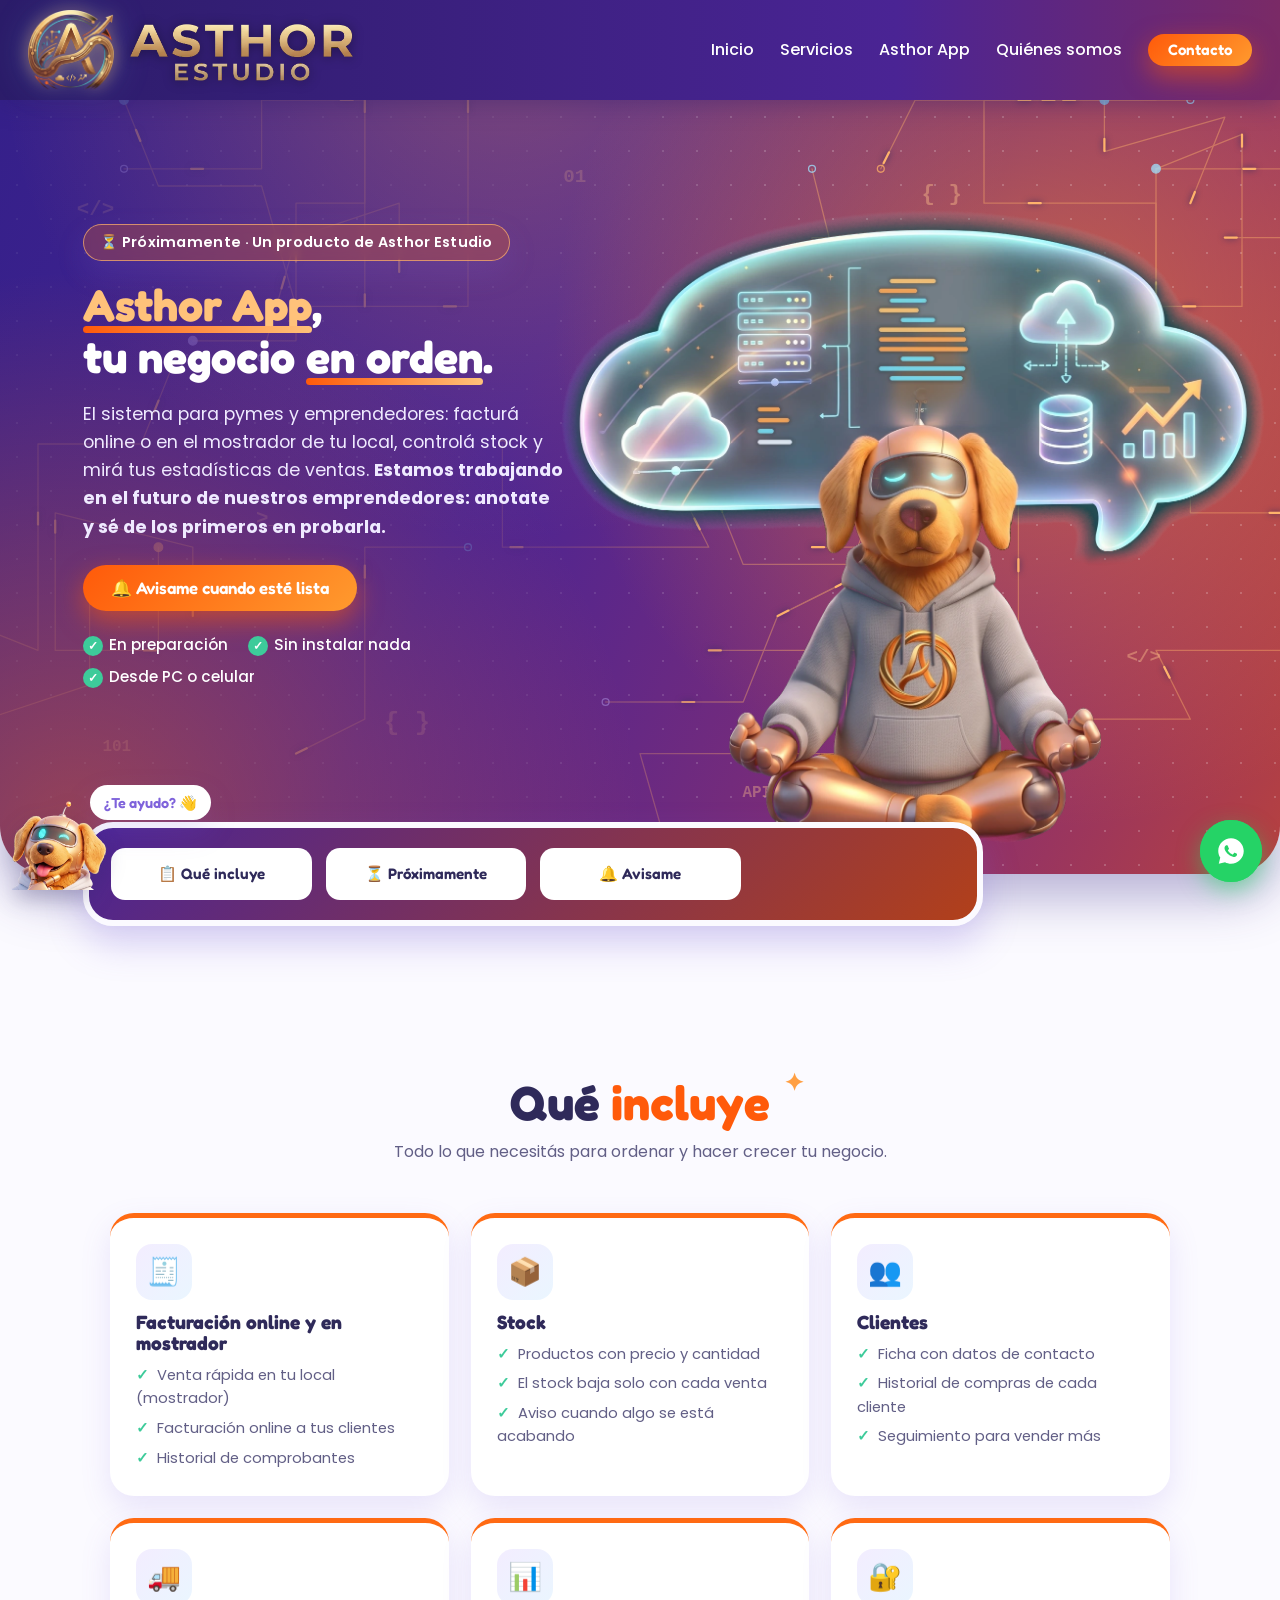
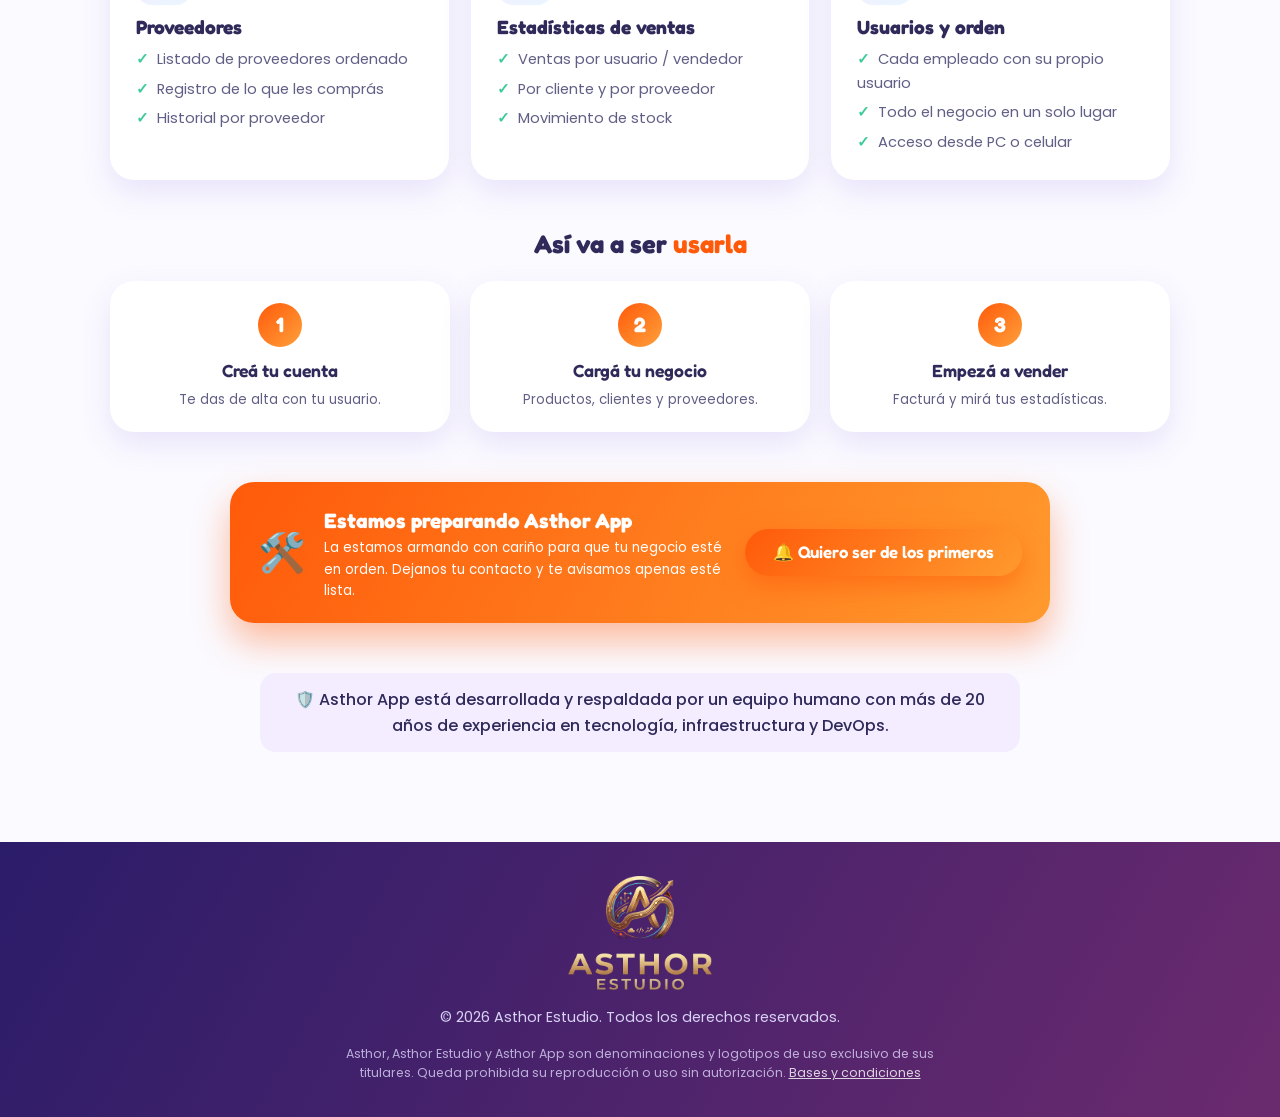
==== commit 61e717ad: "Actualizacion web: historias, equipo, formularios, bases y condiciones" ====
--- a/asthor-app.html
+++ b/asthor-app.html
@@ -4,14 +4,14 @@
   <meta charset="UTF-8">
   <meta name="viewport" content="width=device-width, initial-scale=1">
   <title>Asthor App | Sistema de gestión para pymes - Asthor Estudio</title>
-  <meta name="description" content="Asthor App: sistema de gestión para pymes y emprendedores. Facturación online y en mostrador, stock, clientes, proveedores y estadísticas. Probalo 14 días gratis.">
+  <meta name="description" content="Asthor App: el sistema de gestión para pymes y emprendedores que estamos preparando. Ventas, stock, clientes, proveedores y estadísticas en un solo lugar. Próximamente.">
   <link rel="icon" type="image/png" href="img/favicon.png">
   <meta name="theme-color" content="#3A2A86">
   <meta property="og:type" content="website">
   <meta property="og:locale" content="es_AR">
   <meta property="og:site_name" content="Asthor Estudio">
   <meta property="og:title" content="Asthor App | Sistema de gestión para pymes">
-  <meta property="og:description" content="Ventas, stock, clientes, proveedores y estadísticas en un solo lugar. Probalo 14 días gratis.">
+  <meta property="og:description" content="Ventas, stock, clientes, proveedores y estadísticas en un solo lugar. Próximamente.">
   <meta property="og:url" content="https://asthor.com.ar/asthor-app.html">
   <meta property="og:image" content="https://asthor.com.ar/img/og-asthor.jpg">
   <meta name="twitter:card" content="summary_large_image">
@@ -41,18 +41,18 @@
       <div class="panel"><div class="tech-bg" aria-hidden="true"><svg class="tb-svg" viewBox="0 0 1600 900" preserveAspectRatio="xMidYMid slice" aria-hidden="true"><g fill="none" stroke-width="1.5" stroke-linecap="round" stroke-linejoin="round" opacity=".42"><path d="M1120 680L1120 440L880 440L920 540L1160 540L1160 460L960 460" stroke="#C4B5FF"/><path d="M400 760L480 720L480 520L600 520" stroke="#7CCBF2"/><path d="M1240 0L1400 0L1400 0L1280 0L1280 0L1120 0L1080 80" stroke="#FFB066"/><path d="M1000 520L1160 520L1160 600L1080 560L1080 360" stroke="#C4B5FF"/><path d="M1400 240L1400 120L1200 120L1200 0L1440 0" stroke="#9FE3FF"/><path d="M520 200L520 120L400 160L360 300" stroke="#C4B5FF"/><path d="M600 0L600 240L400 240L360 100L240 100L200 0" stroke="#7CCBF2"/><path d="M960 600L1040 560L1080 440L840 440L880 520L640 520L640 400" stroke="#FFB066"/><path d="M1040 560L960 600L920 700L760 700" stroke="#C4B5FF"/><path d="M1480 160L1600 160L1560 80L1400 80" stroke="#9FE3FF"/><path d="M160 560L160 680L40 720L40 900" stroke="#C4B5FF"/><path d="M1240 720L1440 720L1400 640L1600 640L1600 880L1600 840L1600 900" stroke="#7CCBF2"/><path d="M280 600L280 520L120 480L120 640L240 640L240 520" stroke="#FFB066"/><path d="M480 240L480 0L360 0L360 80L200 80" stroke="#C4B5FF"/><path d="M1200 320L1000 320L1000 160L1240 160L1200 240L1040 240L1000 80" stroke="#9FE3FF"/><path d="M480 0L480 120L400 120L400 280L280 280" stroke="#C4B5FF"/><path d="M0 600L100 640L100 400L220 400L260 300" stroke="#7CCBF2"/><path d="M1160 240L1400 240L1400 80L1500 40L1500 240L1260 240L1260 400" stroke="#FFB066"/><path d="M880 640L1080 640L1080 800L1160 800" stroke="#C4B5FF"/><path d="M1360 400L1240 400L1240 640L1040 640L1040 760L800 760L840 900" stroke="#9FE3FF"/><path d="M1560 240L1560 480L1440 480L1440 400L1360 400" stroke="#C4B5FF"/><path d="M1440 120L1480 20L1340 60L1340 0" stroke="#7CCBF2"/></g><g fill="none" stroke-width="2.6" stroke-linecap="round" stroke-linejoin="round" class="tb-pulse"><path d="M1120 680L1120 440L880 440L920 540L1160 540L1160 460L960 460" stroke="#C4B5FF" style="animation-delay:-0.0s"/><path d="M400 760L480 720L480 520L600 520" stroke="#7CCBF2" style="animation-delay:-0.9s"/><path d="M1240 0L1400 0L1400 0L1280 0L1280 0L1120 0L1080 80" stroke="#FFB066" style="animation-delay:-1.8s"/><path d="M1000 520L1160 520L1160 600L1080 560L1080 360" stroke="#C4B5FF" style="animation-delay:-2.7s"/><path d="M1400 240L1400 120L1200 120L1200 0L1440 0" stroke="#9FE3FF" style="animation-delay:-3.6s"/><path d="M520 200L520 120L400 160L360 300" stroke="#C4B5FF" style="animation-delay:-4.5s"/><path d="M600 0L600 240L400 240L360 100L240 100L200 0" stroke="#7CCBF2" style="animation-delay:-5.4s"/><path d="M960 600L1040 560L1080 440L840 440L880 520L640 520L640 400" stroke="#FFB066" style="animation-delay:-6.3s"/><path d="M1040 560L960 600L920 700L760 700" stroke="#C4B5FF" style="animation-delay:-7.2s"/><path d="M1480 160L1600 160L1560 80L1400 80" stroke="#9FE3FF" style="animation-delay:-8.1s"/><path d="M160 560L160 680L40 720L40 900" stroke="#C4B5FF" style="animation-delay:-9.0s"/><path d="M1240 720L1440 720L1400 640L1600 640L1600 880L1600 840L1600 900" stroke="#7CCBF2" style="animation-delay:-9.9s"/><path d="M280 600L280 520L120 480L120 640L240 640L240 520" stroke="#FFB066" style="animation-delay:-10.8s"/><path d="M480 240L480 0L360 0L360 80L200 80" stroke="#C4B5FF" style="animation-delay:-11.7s"/><path d="M1200 320L1000 320L1000 160L1240 160L1200 240L1040 240L1000 80" stroke="#9FE3FF" style="animation-delay:-12.6s"/><path d="M480 0L480 120L400 120L400 280L280 280" stroke="#C4B5FF" style="animation-delay:-13.5s"/><path d="M0 600L100 640L100 400L220 400L260 300" stroke="#7CCBF2" style="animation-delay:-14.4s"/><path d="M1160 240L1400 240L1400 80L1500 40L1500 240L1260 240L1260 400" stroke="#FFB066" style="animation-delay:-15.3s"/><path d="M880 640L1080 640L1080 800L1160 800" stroke="#C4B5FF" style="animation-delay:-16.2s"/><path d="M1360 400L1240 400L1240 640L1040 640L1040 760L800 760L840 900" stroke="#9FE3FF" style="animation-delay:-17.1s"/><path d="M1560 240L1560 480L1440 480L1440 400L1360 400" stroke="#C4B5FF" style="animation-delay:-18.0s"/><path d="M1440 120L1480 20L1340 60L1340 0" stroke="#7CCBF2" style="animation-delay:-18.9s"/></g><g opacity=".75"><circle cx="960" cy="460" r="5" fill="#C4B5FF" stroke="#C4B5FF" stroke-width="1.5"/><circle cx="600" cy="520" r="4" fill="none" stroke="#7CCBF2" stroke-width="1.5"/><circle cx="1080" cy="80" r="4" fill="none" stroke="#FFB066" stroke-width="1.5"/><circle cx="1080" cy="360" r="5" fill="#C4B5FF" stroke="#C4B5FF" stroke-width="1.5"/><circle cx="1440" cy="0" r="4" fill="none" stroke="#9FE3FF" stroke-width="1.5"/><circle cx="360" cy="300" r="4" fill="none" stroke="#C4B5FF" stroke-width="1.5"/><circle cx="200" cy="0" r="5" fill="#7CCBF2" stroke="#7CCBF2" stroke-width="1.5"/><circle cx="640" cy="400" r="4" fill="none" stroke="#FFB066" stroke-width="1.5"/><circle cx="760" cy="700" r="4" fill="none" stroke="#C4B5FF" stroke-width="1.5"/><circle cx="1400" cy="80" r="5" fill="#9FE3FF" stroke="#9FE3FF" stroke-width="1.5"/><circle cx="40" cy="900" r="4" fill="none" stroke="#C4B5FF" stroke-width="1.5"/><circle cx="1600" cy="900" r="4" fill="none" stroke="#7CCBF2" stroke-width="1.5"/><circle cx="240" cy="520" r="5" fill="#FFB066" stroke="#FFB066" stroke-width="1.5"/><circle cx="200" cy="80" r="4" fill="none" stroke="#C4B5FF" stroke-width="1.5"/><circle cx="1000" cy="80" r="4" fill="none" stroke="#9FE3FF" stroke-width="1.5"/><circle cx="280" cy="280" r="5" fill="#C4B5FF" stroke="#C4B5FF" stroke-width="1.5"/><circle cx="260" cy="300" r="4" fill="none" stroke="#7CCBF2" stroke-width="1.5"/><circle cx="1260" cy="400" r="4" fill="none" stroke="#FFB066" stroke-width="1.5"/><circle cx="1160" cy="800" r="5" fill="#C4B5FF" stroke="#C4B5FF" stroke-width="1.5"/><circle cx="840" cy="900" r="4" fill="none" stroke="#9FE3FF" stroke-width="1.5"/><circle cx="1360" cy="400" r="4" fill="none" stroke="#C4B5FF" stroke-width="1.5"/><circle cx="1340" cy="0" r="5" fill="#7CCBF2" stroke="#7CCBF2" stroke-width="1.5"/></g></svg><span class="tb-g" style="left:6%;top:12%;animation-delay:0s;font-size:1.3rem">&lt;/&gt;</span><span class="tb-g" style="left:30%;top:78%;animation-delay:-4s;font-size:1.6rem">{ }</span><span class="tb-g" style="left:44%;top:8%;animation-delay:-2s;font-size:1.2rem">01</span><span class="tb-g" style="left:58%;top:88%;animation-delay:-6s;font-size:1.0rem">API</span><span class="tb-g" style="left:20%;top:52%;animation-delay:-8s;font-size:1.3rem">&gt;_</span><span class="tb-g" style="left:88%;top:70%;animation-delay:-3s;font-size:1.2rem">&lt;/&gt;</span><span class="tb-g" style="left:72%;top:10%;animation-delay:-5s;font-size:1.4rem">{ }</span><span class="tb-g" style="left:8%;top:82%;animation-delay:-7s;font-size:1.0rem">101</span></div>
         <span class="sparkle s1">✦</span><span class="sparkle s2">✦</span><span class="sparkle s3">✦</span>
         <div class="panel-text">
-          <p class="pill">⚡ Un producto de Asthor Estudio</p>
+          <p class="pill">⏳ Próximamente · Un producto de Asthor Estudio</p>
           <h1>
             <span class="line" style="--d:.1s"><em class="grad">Asthor App</em>,</span>
             <span class="line" style="--d:.35s">tu negocio <em class="grad g2">en orden</em>&#8288;.</span>
           </h1>
           <!-- EDITAR: descripción real -->
-          <p class="lead">El sistema para pymes y emprendedores: facturá online o en el mostrador de tu local, controlá stock y mirá tus estadísticas de ventas. <strong>Creá tu cuenta y probalo 14 días gratis.</strong></p>
+          <p class="lead">El sistema para pymes y emprendedores: facturá online o en el mostrador de tu local, controlá stock y mirá tus estadísticas de ventas. <strong>Estamos trabajando en el futuro de nuestros emprendedores: anotate y sé de los primeros en probarla.</strong></p>
           <div class="cta">
-            <a class="btn btn-primary" data-link="appAlta" target="_blank" rel="noopener">🚀 Crear cuenta gratis</a>
+            <a class="btn btn-primary" data-link="appAlta" target="_blank" rel="noopener">🔔 Avisame cuando esté lista</a>
             <a class="cta-link" data-link="app" target="_blank" rel="noopener">Ya tengo cuenta <span>→</span></a>
           </div>
-          <ul class="trust"><li>14 días gratis</li><li>Sin instalar nada</li><li>Desde PC o celular</li></ul>
+          <ul class="trust"><li>En preparación</li><li>Sin instalar nada</li><li>Desde PC o celular</li></ul>
         </div>
         <div class="panel-feli">
           <div class="glow"></div>
@@ -61,8 +61,8 @@
       </div>
       <nav class="quick" aria-label="Accesos rápidos">
         <a href="#incluye">📋 Qué incluye</a>
-        <a href="#planes">💳 Planes</a>
-        <a data-link="appAlta" target="_blank" rel="noopener">🚀 Crear cuenta</a>
+        <a href="#proximamente">⏳ Próximamente</a>
+        <a data-link="appAlta" target="_blank" rel="noopener">🔔 Avisame</a>
       </nav>
     </section>
 
@@ -87,41 +87,18 @@
             <ul><li>Cada empleado con su propio usuario</li><li>Todo el negocio en un solo lugar</li><li>Acceso desde PC o celular</li></ul></article>
         </div>
 
-        <h3 class="mini-title reveal">Empezá en 3 pasos</h3>
+        <h3 class="mini-title reveal">Así va a ser <em class="acc">usarla</em></h3>
         <ol class="steps">
-          <li class="reveal"><b>1</b><span>Creá tu cuenta gratis</span><small>Te das de alta con tu usuario.</small></li>
+          <li class="reveal"><b>1</b><span>Creá tu cuenta</span><small>Te das de alta con tu usuario.</small></li>
           <li class="reveal"><b>2</b><span>Cargá tu negocio</span><small>Productos, clientes y proveedores.</small></li>
           <li class="reveal"><b>3</b><span>Empezá a vender</span><small>Facturá y mirá tus estadísticas.</small></li>
         </ol>
 
-        <div class="trial reveal">
-          <span>🎁</span>
-          <div><b>Los primeros 14 días son gratis</b><small>Creá tu cuenta, probá todo y decidí después.</small></div>
-          <a class="btn btn-primary" data-link="appAlta" target="_blank" rel="noopener">Crear cuenta gratis</a>
+        <div class="trial reveal" id="proximamente">
+          <span>🛠️</span>
+          <div><b>Estamos preparando Asthor App</b><small>La estamos armando con cariño para que tu negocio esté en orden. Dejanos tu contacto y te avisamos apenas esté lista.</small></div>
+          <a class="btn btn-primary" data-link="appAlta" target="_blank" rel="noopener">🔔 Quiero ser de los primeros</a>
         </div>
-
-        <!-- EDITAR: planes y precios reales -->
-        <h3 class="mini-title reveal" id="planes">Planes <em class="acc">mensuales</em></h3>
-        <div class="plans plans-2">
-          <article class="plan reveal">
-            <h3>Estándar</h3>
-            <div class="price"><s>$55.000</s><b>$27.500</b><small>/mes</small></div>
-            <p class="launch">🚀 50 % OFF los primeros 6 meses</p>
-            <!-- EDITAR: qué incluye el abono estándar -->
-            <ul><li>✓ Facturación online y en mostrador</li><li>✓ Stock, clientes y proveedores</li><li>✓ Estadísticas básicas de ventas</li><li>✓ Soporte por correo electrónico</li></ul>
-            <a class="btn btn-alt" data-link="appAlta" target="_blank" rel="noopener">Probar 14 días gratis</a>
-          </article>
-          <article class="plan featured reveal">
-            <span class="ribbon">⭐ Completo</span>
-            <h3>Full</h3>
-            <div class="price"><s>$80.000</s><b>$40.000</b><small>/mes</small></div>
-            <p class="launch">🚀 50 % OFF los primeros 6 meses</p>
-            <!-- EDITAR: qué incluye el abono full -->
-            <ul><li>✓ Todo lo del Estándar</li><li>✓ Estadísticas completas por usuario, cliente y proveedor</li><li>✓ Más usuarios</li><li>✓ Soporte prioritario por WhatsApp</li></ul>
-            <a class="btn btn-primary" data-link="appAlta" target="_blank" rel="noopener">Probar 14 días gratis</a>
-          </article>
-        </div>
-        <p class="plans-note reveal">Precio de lanzamiento: 50 % de descuento durante 6 meses para los primeros 100 clientes. Luego se aplica el valor de lista. Precios en pesos argentinos.</p>
         <p class="backed reveal">🛡️ Asthor App está desarrollada y respaldada por un equipo humano con más de 20 años de experiencia en tecnología, infraestructura y DevOps.</p>
       </div>
     </section>
@@ -130,6 +107,7 @@
   <footer class="footer">
     <img class="foot-logo" src="img/asthor-mark.webp" width="700" height="650" alt=""><img class="foot-word" src="img/asthor-word.webp" width="816" height="227" alt="Asthor Estudio">
     <p>© <span id="year"></span> Asthor Estudio. Todos los derechos reservados.</p>
+    <p class="legal">Asthor, Asthor Estudio y Asthor App son denominaciones y logotipos de uso exclusivo de sus titulares. Queda prohibida su reproducción o uso sin autorización. <a href="terminos.html">Bases y condiciones</a></p>
   </footer>
 
   <!-- WHATSAPP FLOTANTE -->
--- a/styles.css
+++ b/styles.css
@@ -553,3 +553,40 @@
 .backed{max-width:760px;margin:16px auto 0;text-align:center;font-weight:500;color:var(--ink);background:#F3EDFF;border-radius:16px;padding:14px 18px}
 
 [hidden]{display:none!important}
+
+.menu a.form-btn{background:linear-gradient(135deg,var(--coral),var(--orange));color:#fff}
+
+/* ===== Equipo en collage (todos iguales) ===== */
+.team{display:grid;grid-template-columns:1fr 1fr;gap:18px 16px;padding:8px 4px}
+.member{grid-template-columns:1fr;justify-items:center;text-align:center;row-gap:8px;padding:20px 14px;min-height:210px;transition:rotate .3s,translate .3s,box-shadow .3s}
+.member h4{align-self:auto}
+.member p{align-self:auto}
+.member:nth-child(1){rotate:-3deg}
+.member:nth-child(2){rotate:2.5deg;translate:0 18px}
+.member:nth-child(3){rotate:2deg;translate:0 -6px}
+.member:nth-child(4){rotate:-2.5deg;translate:0 12px}
+.member:hover{transform:none;rotate:0deg;translate:0 -4px;z-index:2}
+@media (max-width:520px){.team{gap:14px 10px}.member{padding:16px 10px;min-height:0}.member p{font-size:.8rem}}
+.footer .legal{max-width:640px;font-size:.78rem;opacity:.8;line-height:1.5}
+.footer .legal a{color:#fff;text-decoration:underline}
+
+/* ===== Historia ampliada, fotos, formulario destacado ===== */
+.avatar.photo{padding:0;background:#fff;width:104px;height:104px;border:4px solid #fff;box-shadow:0 6px 18px rgba(58,42,134,.25)}
+.avatar.photo img{width:100%;height:100%;object-fit:cover;display:block}
+.member .avatar.feli-mini{width:104px;height:104px}
+.story p{line-height:1.65}
+.tech-chips{list-style:none;display:flex;flex-wrap:wrap;gap:8px;padding:0;margin:14px 0 6px}
+.tech-chips li{font-size:.78rem;font-weight:600;color:var(--violet);background:#F1EBFF;border-radius:999px;padding:6px 12px}
+.pillars li span{display:block;line-height:1.6}
+.quick .q-hot{background:linear-gradient(135deg,var(--coral),var(--orange));color:#fff}
+.form-cta{display:flex;align-items:center;justify-content:space-between;gap:20px;flex-wrap:wrap;margin-top:40px;padding:24px 26px;border-radius:var(--r);background:linear-gradient(120deg,#3A2A86,#6B4FD8);color:#fff;box-shadow:var(--shadow)}
+.form-cta h4{font-family:Fredoka,sans-serif;font-size:1.35rem;margin:0 0 6px;color:#fff}
+.form-cta p{margin:0;color:#E4DCFF;max-width:560px}
+.form-cta div{flex:1;min-width:240px}
+@media (max-width:520px){.avatar.photo,.member .avatar.feli-mini{width:84px;height:84px}}
+.team{position:sticky;top:110px}
+.quick{grid-template-columns:repeat(4,1fr);width:min(900px,74%);gap:14px;padding:20px 22px}
+.quick a{font-size:.95rem;text-align:center}
+@media (max-width:820px){.quick{grid-template-columns:1fr 1fr;width:94%}}
+@media (max-width:520px){.quick{grid-template-columns:1fr}}
+@media (max-width:820px){.team{position:static}}
